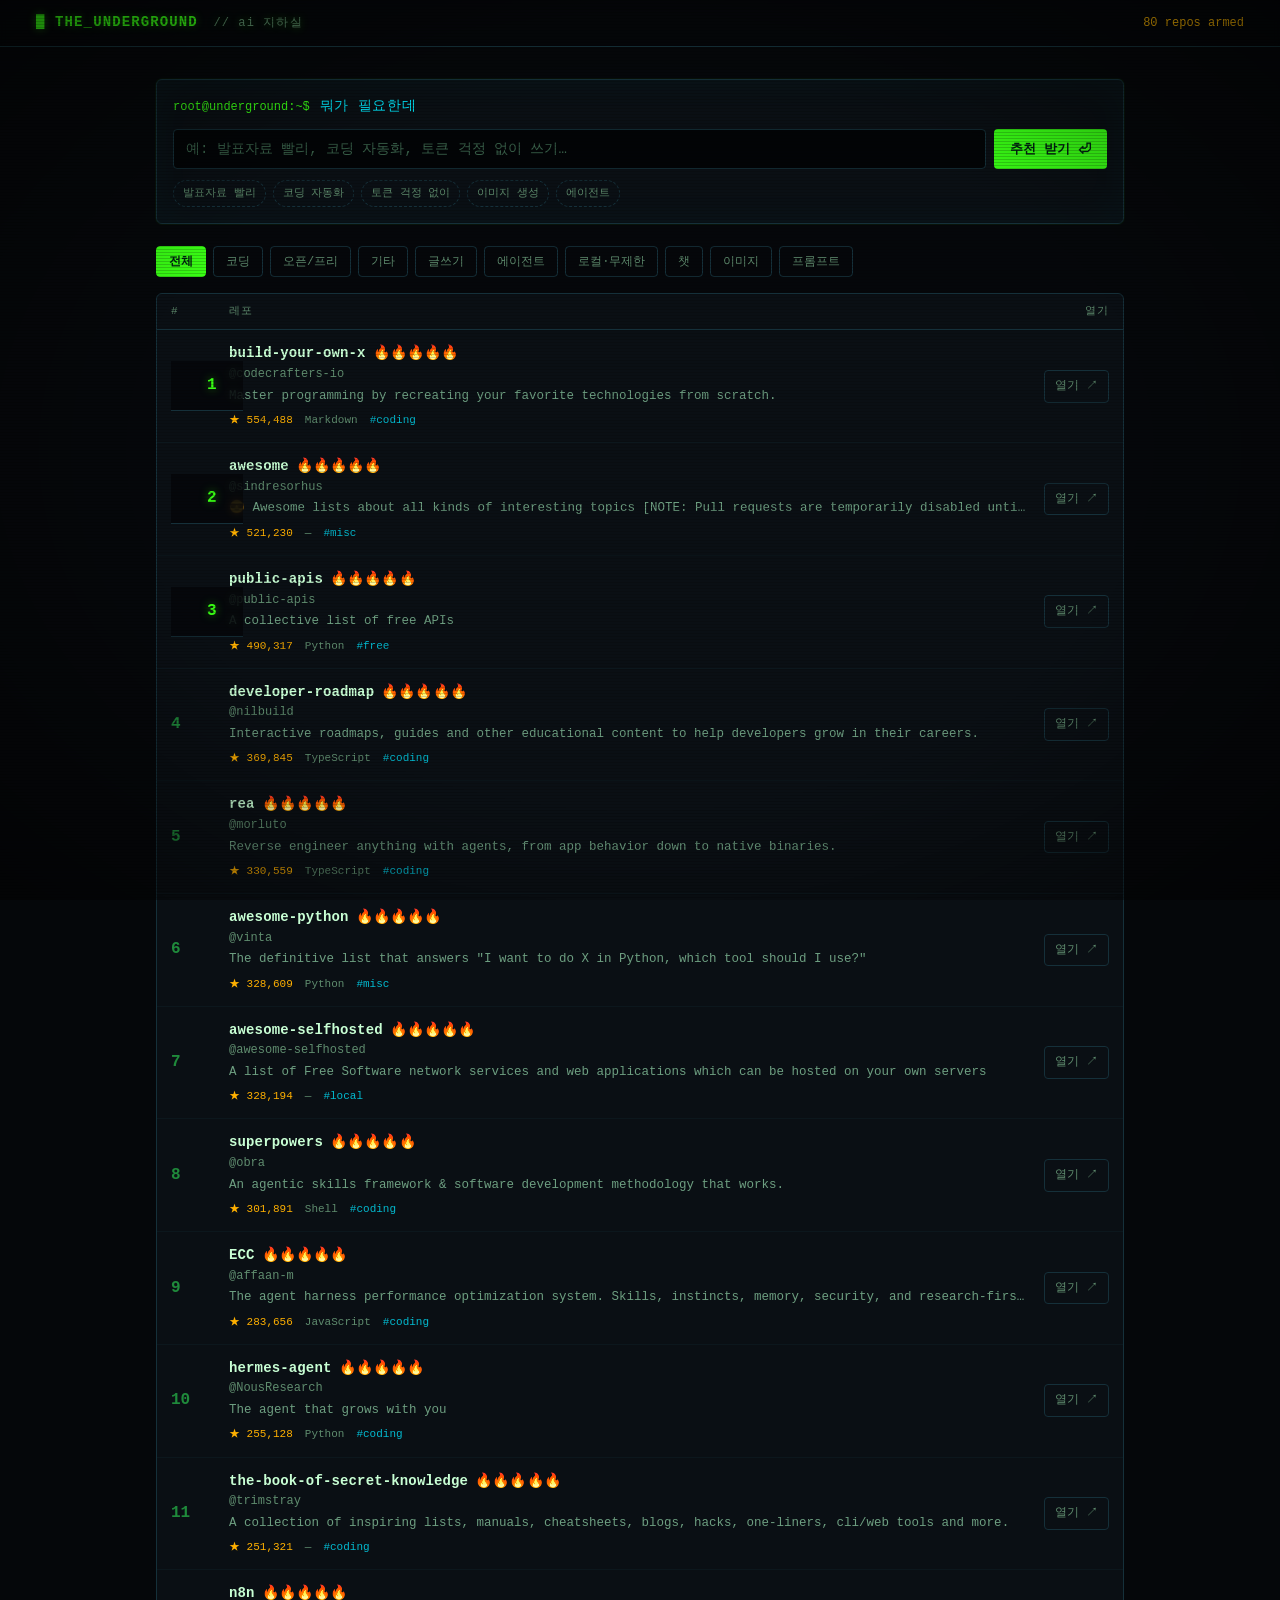
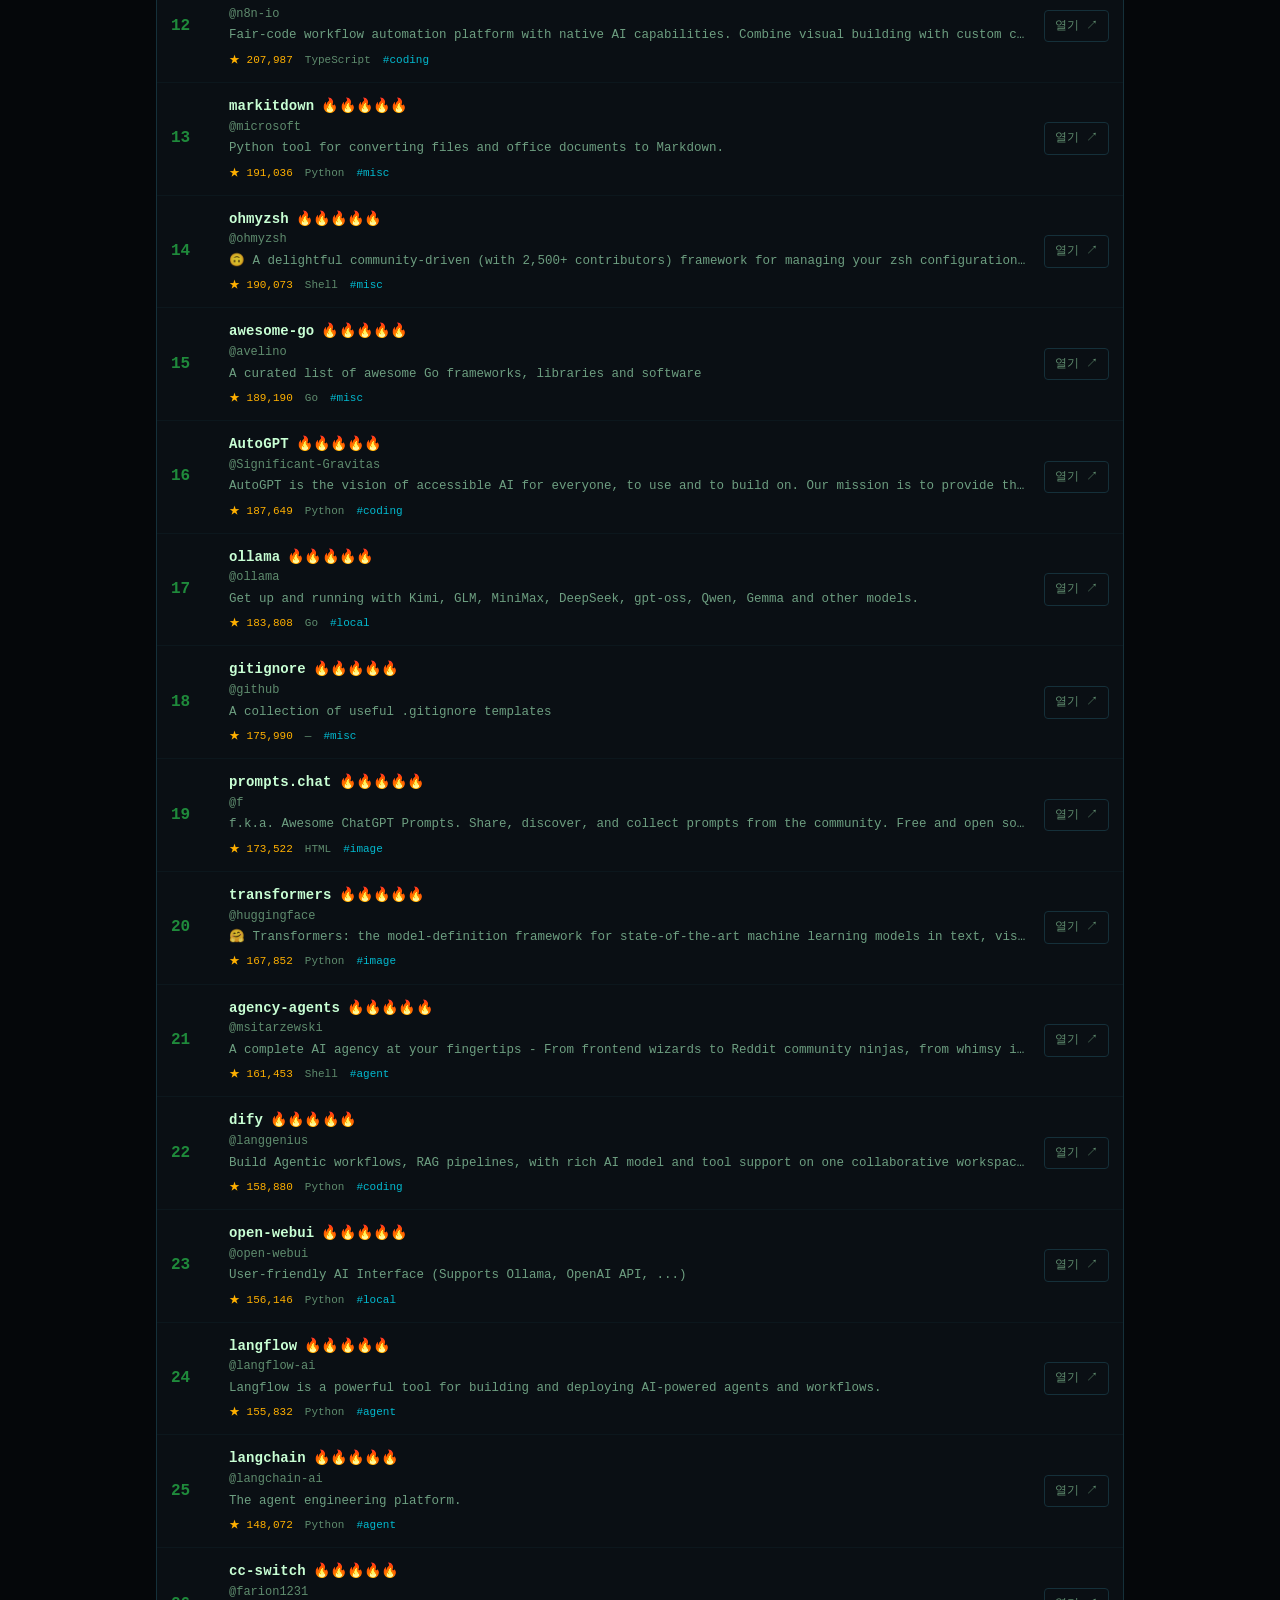
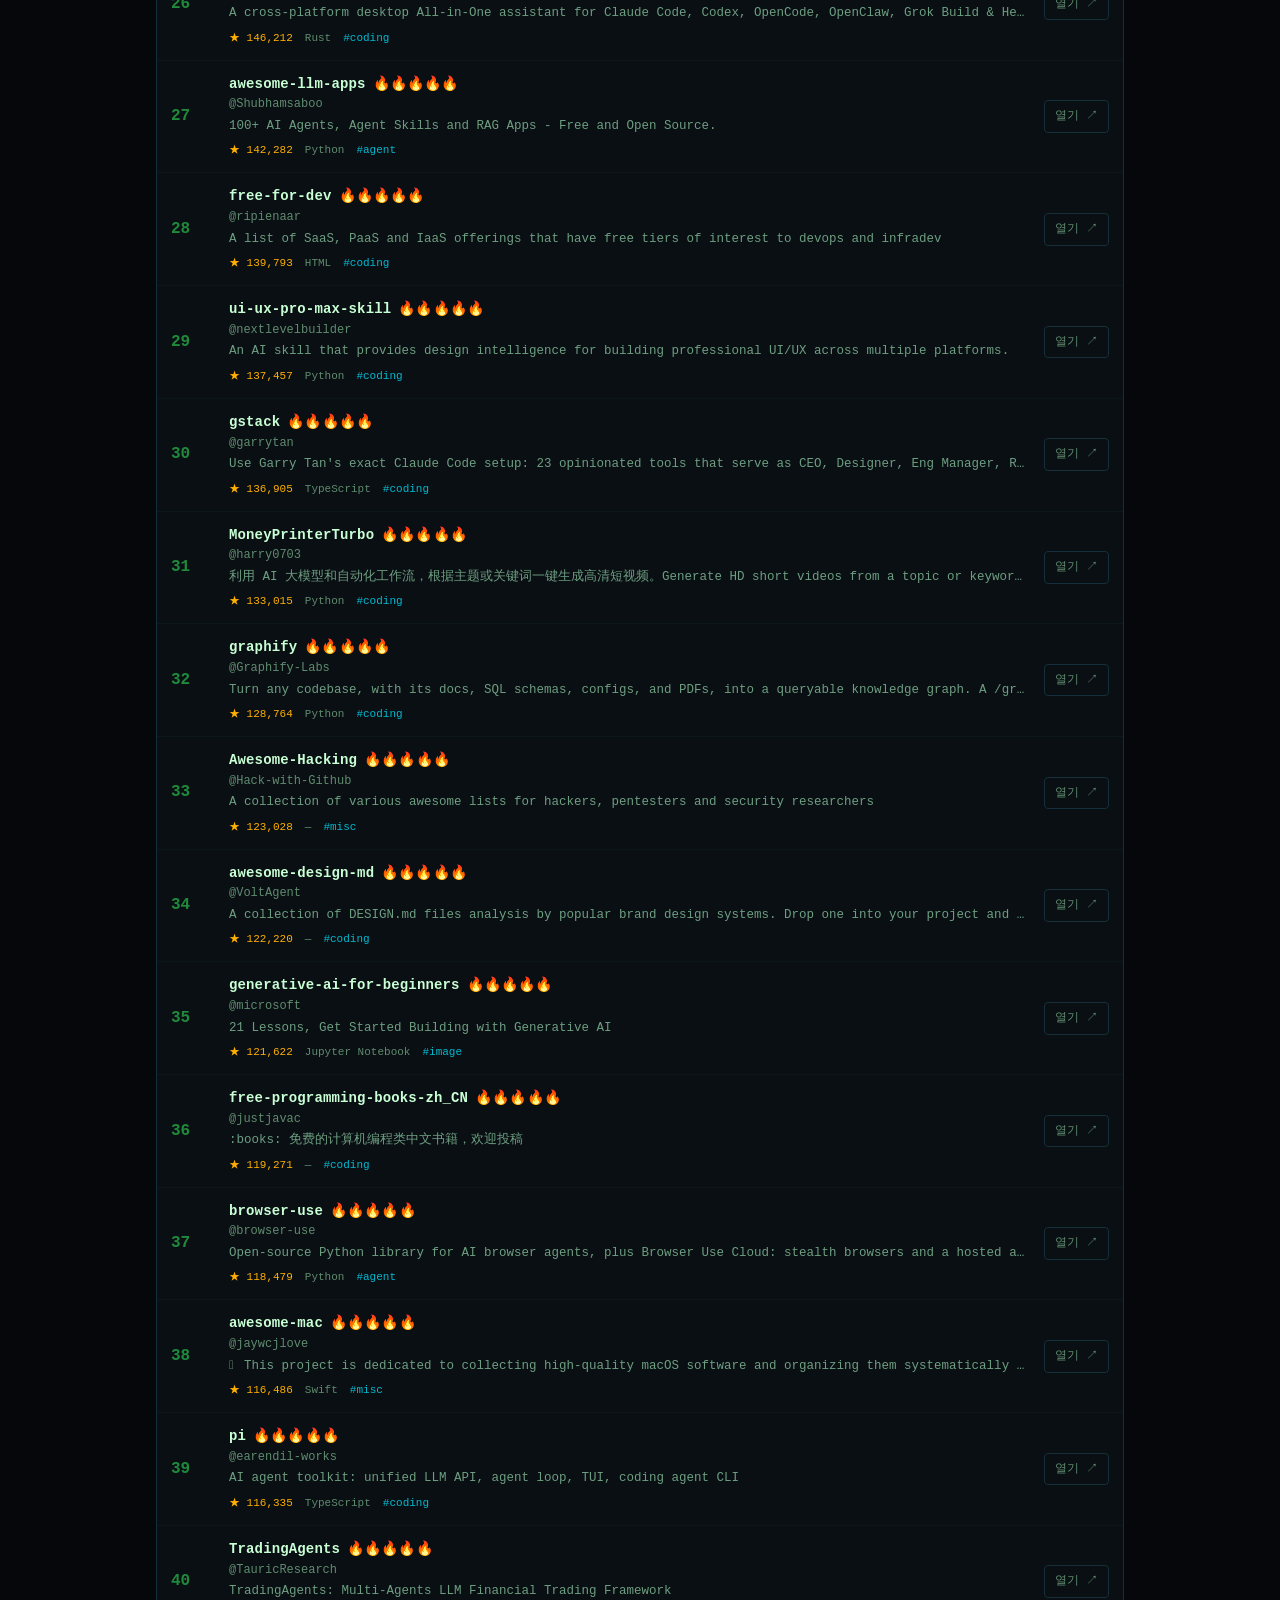
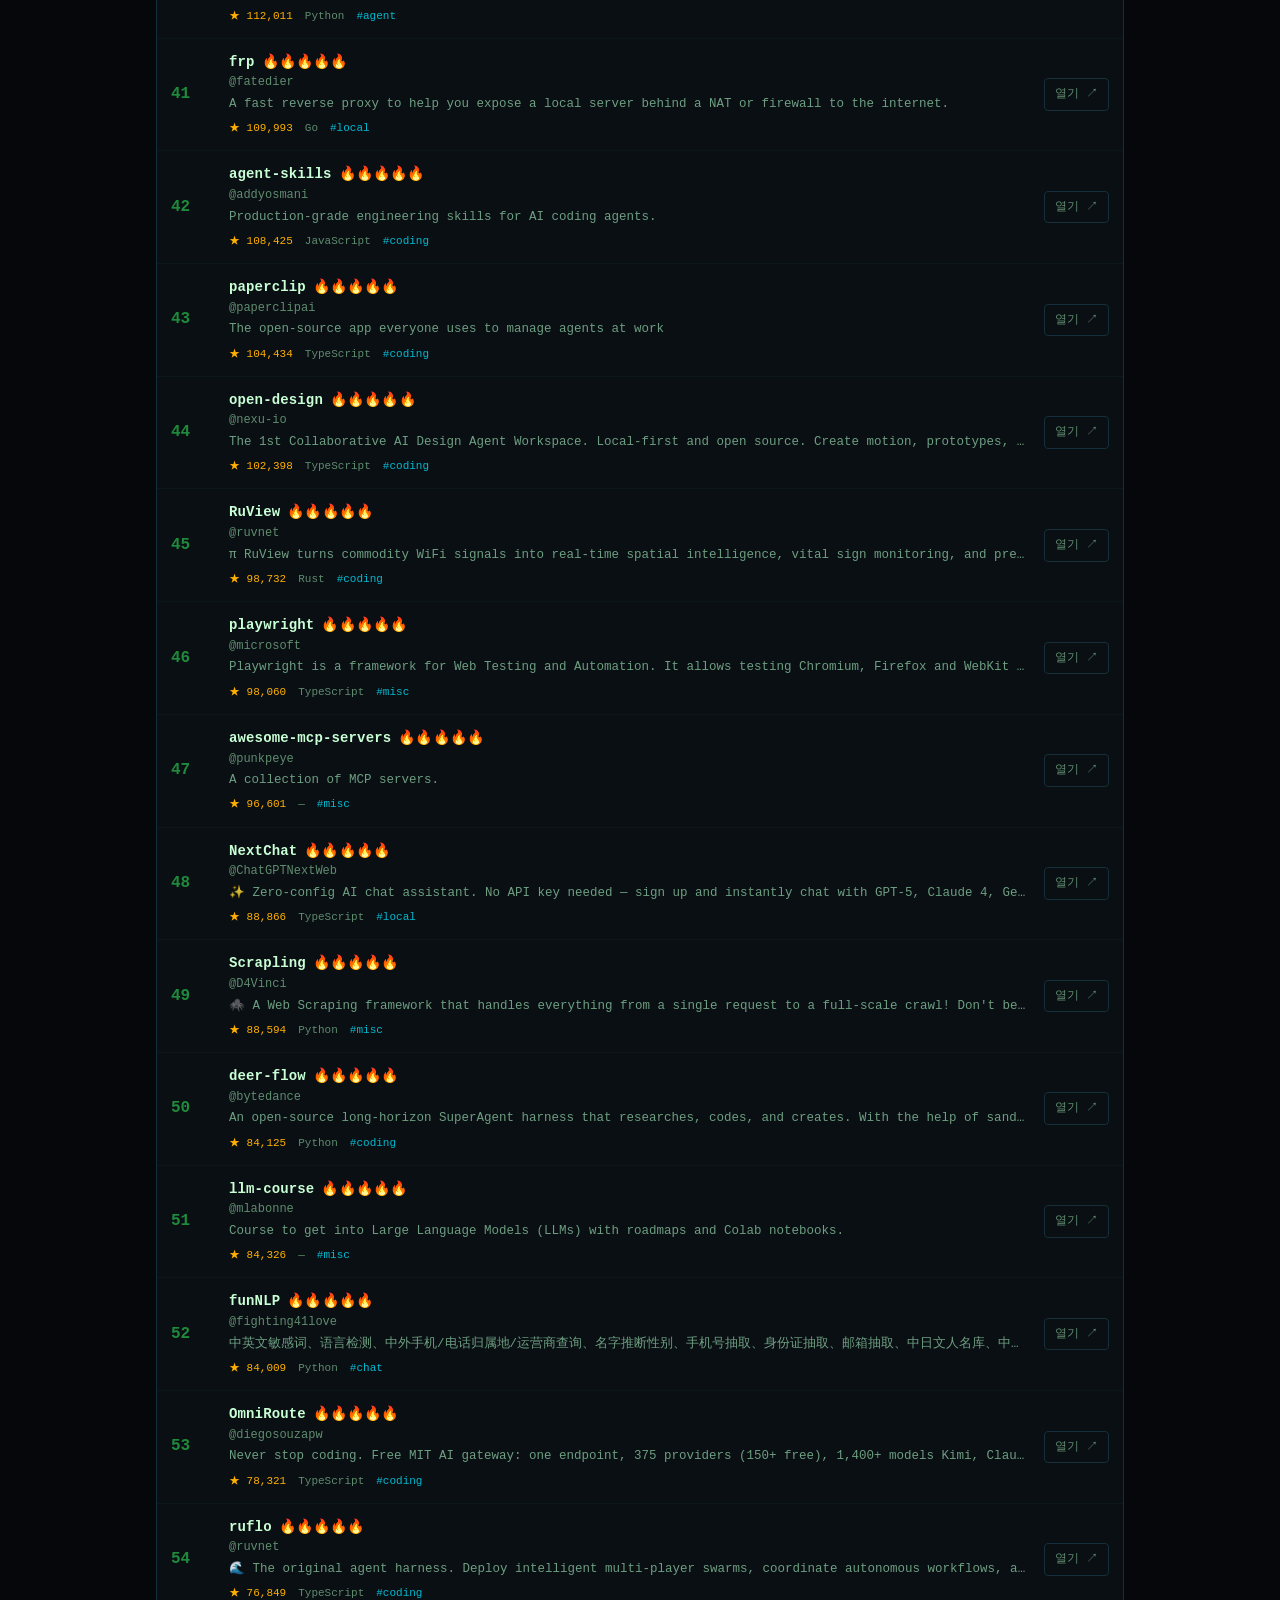
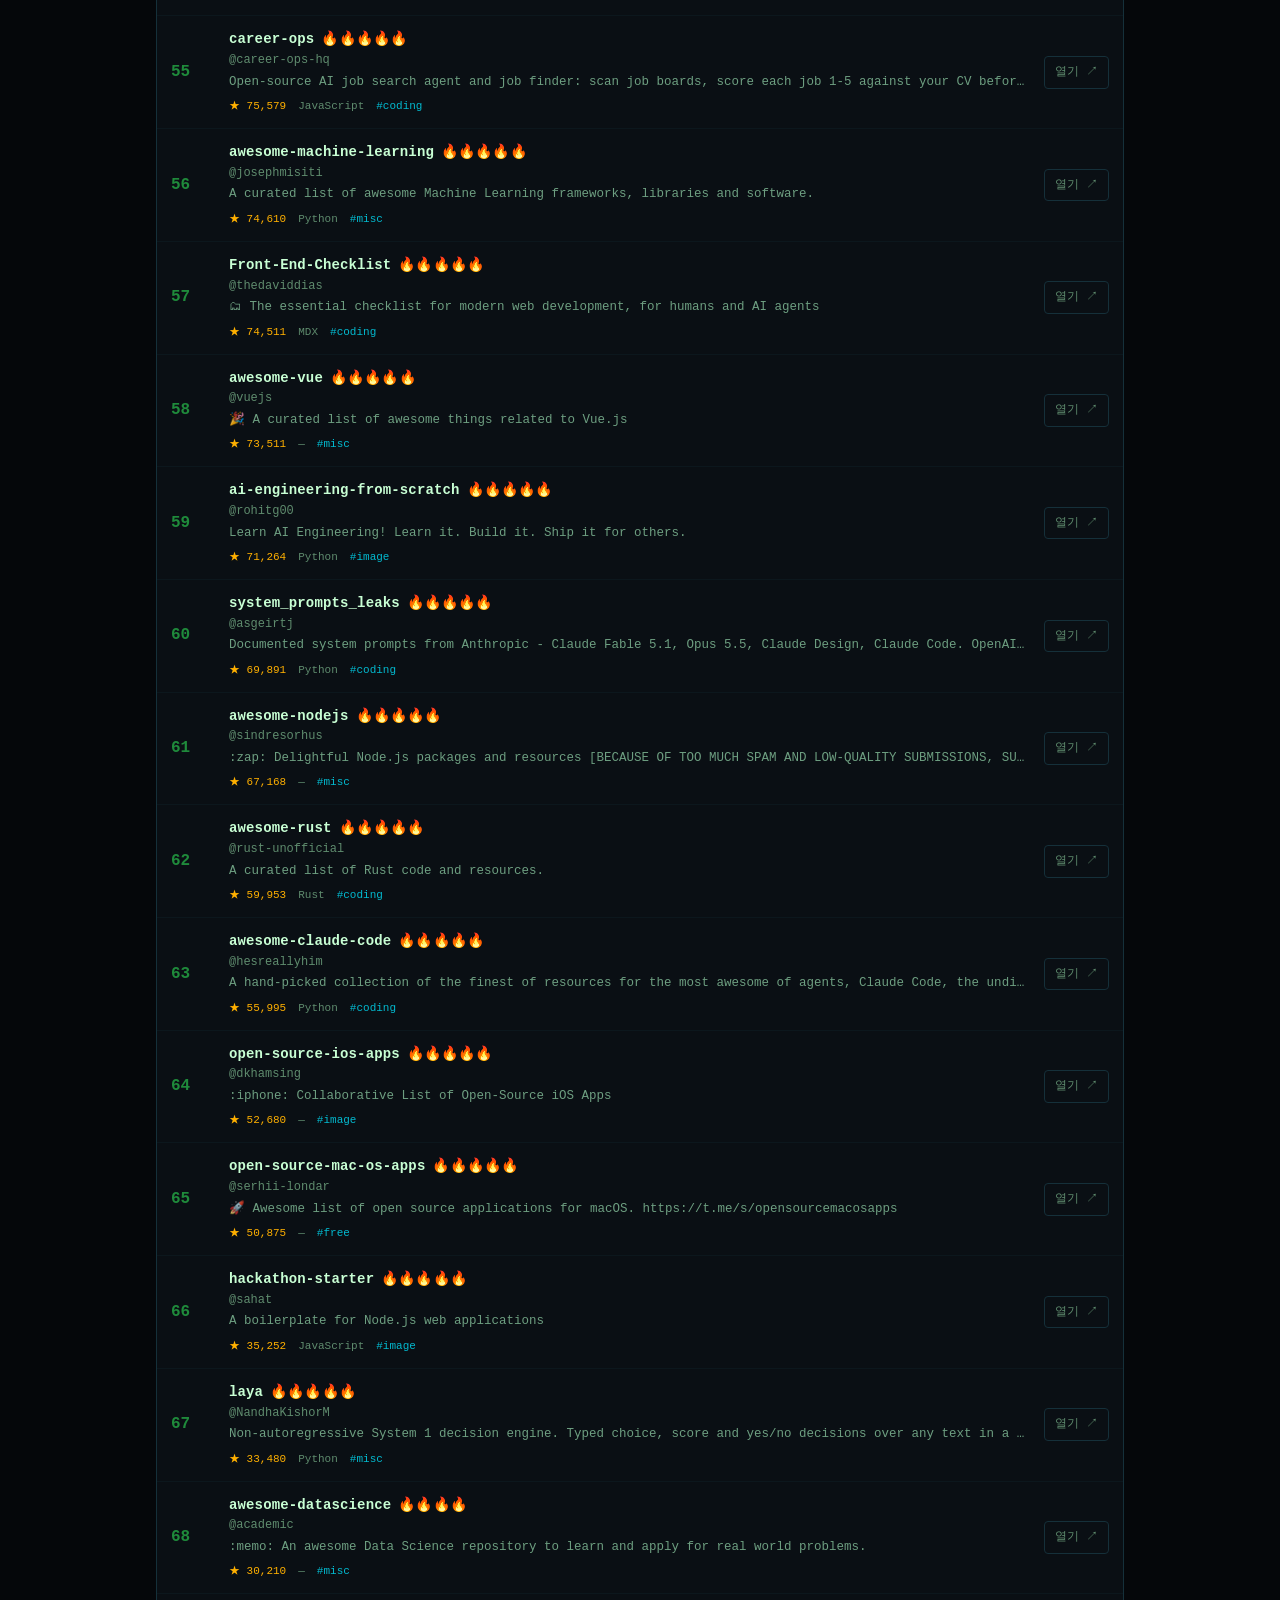
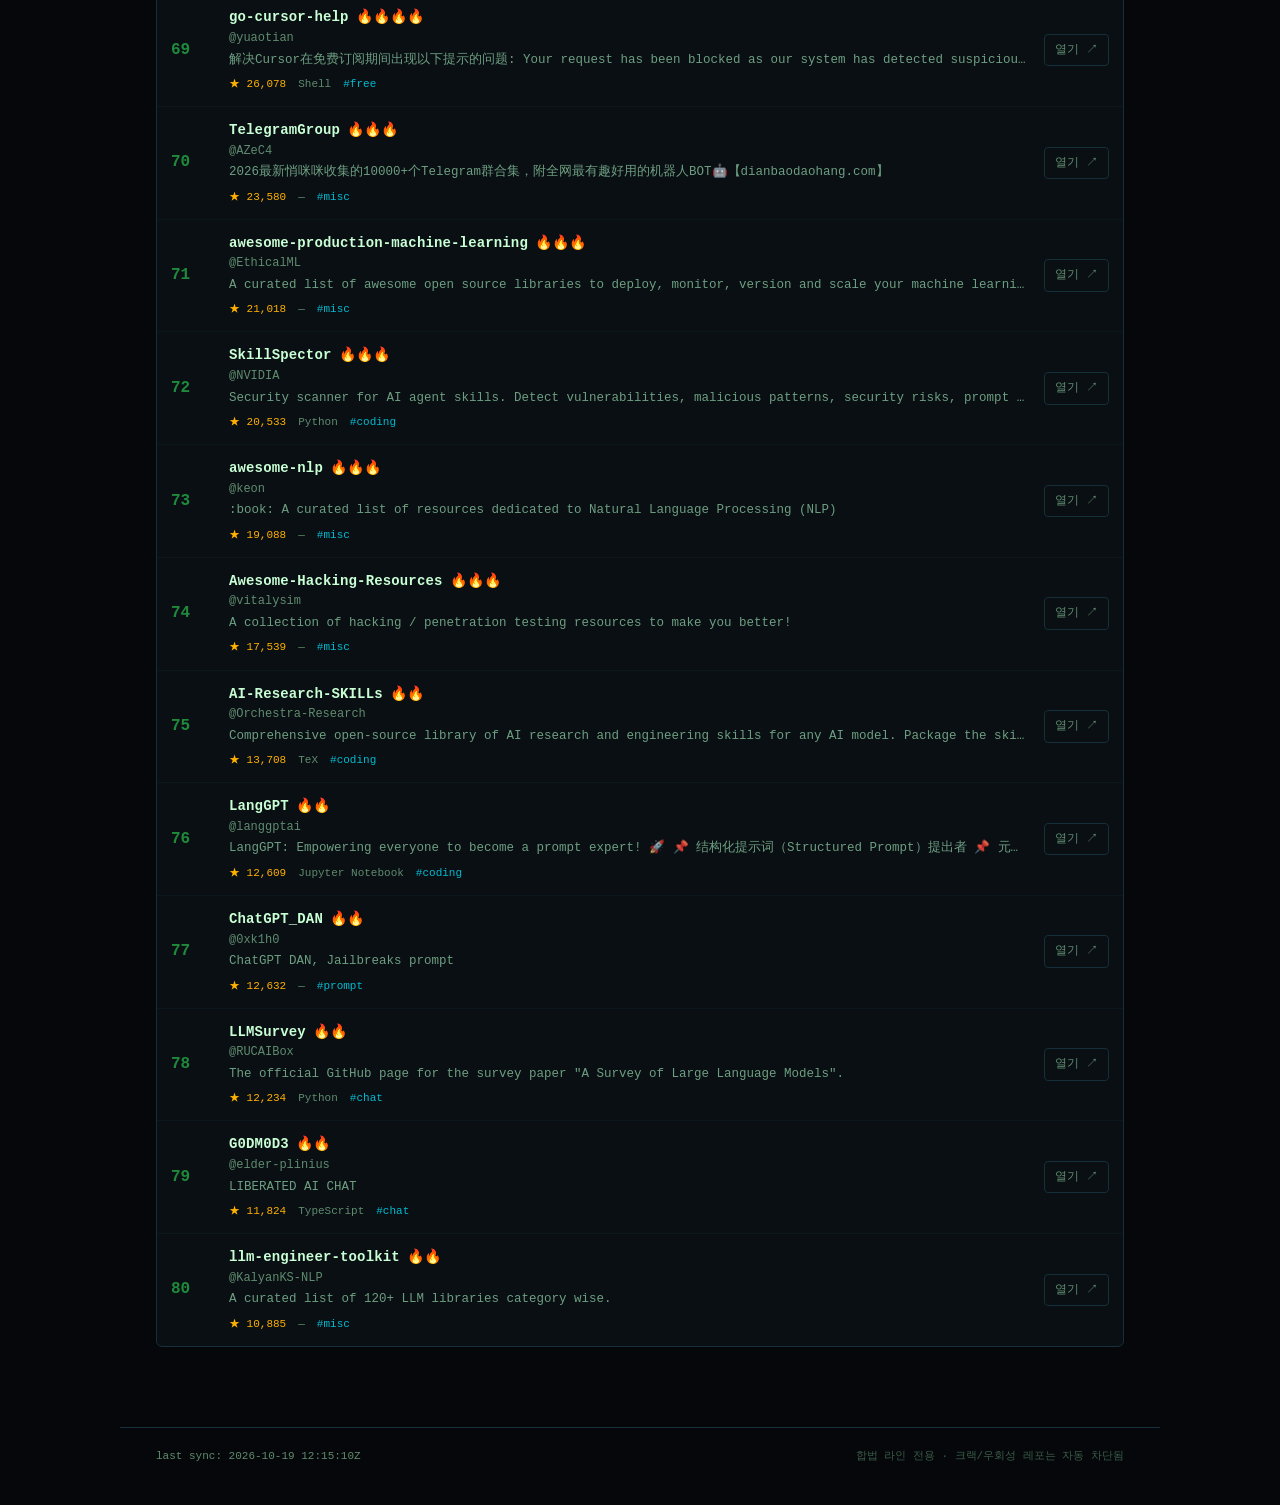
==== underground/index.html @ bb1fdbbe "쇼케이스+지하실 웹 추가, GitHub Pages 발행 워크플로 구성" ====
<!doctype html>
<html lang="ko">
<head>
<meta charset="utf-8">
<meta name="viewport" content="width=device-width, initial-scale=1">
<title>THE UNDERGROUND // ai 지하실</title>
<meta name="description" content="GitHub에서 지금 떡상 중인 AI 도구·프롬프트. 지하실 랭킹.">
<link rel="stylesheet" href="styles.css">
</head>
<body>

<!-- 부팅 오버레이 -->
<div class="boot" id="boot">
  <pre class="boot-log" id="bootLog"></pre>
</div>

<!-- 스캔라인 / 노이즈 -->
<div class="crt" aria-hidden="true"></div>

<header class="top">
  <div class="logo">
    <span class="blink">█</span> THE_UNDERGROUND
    <span class="sub">// ai 지하실</span>
  </div>
  <div class="status" id="status">booting…</div>
</header>

<main class="shell">

  <!-- 추천 콘솔 -->
  <section class="oracle">
    <div class="oracle-head">
      <span class="prompt-sign">root@underground:~$</span>
      <span class="oracle-title">뭐가 필요한데</span>
    </div>
    <div class="oracle-row">
      <input id="ask" type="text" autocomplete="off" spellcheck="false"
             placeholder="예: 발표자료 빨리, 코딩 자동화, 토큰 걱정 없이 쓰기…">
      <button id="askBtn">추천 받기 ⏎</button>
    </div>
    <div class="chips" id="chips"></div>
    <div class="oracle-out" id="oracleOut" hidden></div>
  </section>

  <!-- 떡상 티커 -->
  <section class="surge" id="surgeWrap">
    <div class="surge-label">▲ 오늘의 떡상</div>
    <div class="surge-track" id="surge"></div>
  </section>

  <!-- 필터 -->
  <nav class="filters" id="filters"></nav>

  <!-- 랭킹 -->
  <section class="rank">
    <div class="rank-head">
      <span>#</span><span>레포</span><span class="hcol">열기</span>
    </div>
    <div id="list"><div class="loading">// 랭킹 복호화 중…</div></div>
  </section>

</main>

<footer class="foot">
  <span id="genAt"></span>
  <span class="disc">합법 라인 전용 · 크랙/우회성 레포는 자동 차단됨</span>
</footer>

<script src="app.js"></script>
</body>
</html>
---- underground/styles.css ----
:root{
  --bg:#05070a;
  --panel:#0a0f14;
  --panel2:#0d141b;
  --line:#15303a;
  --green:#39ff14;
  --green-dim:#1f8a3b;
  --cyan:#00e5ff;
  --amber:#ffb000;
  --red:#ff3b3b;
  --ink:#c8ffd4;
  --sub:#5f8c6e;
  --mono:"SFMono-Regular",Consolas,"Liberation Mono",Menlo,"D2Coding","Courier New",monospace;
}

*{box-sizing:border-box}
html,body{margin:0}
body{
  background:var(--bg);
  color:var(--ink);
  font-family:var(--mono);
  font-size:14px; line-height:1.55;
  -webkit-font-smoothing:antialiased;
  min-height:100vh;
  overflow-x:hidden;
}
a{color:inherit;text-decoration:none}
::selection{background:var(--green);color:#000}

/* CRT 스캔라인 + 비네트 */
.crt{position:fixed;inset:0;pointer-events:none;z-index:30;
  background:
    repeating-linear-gradient(0deg,rgba(0,0,0,0) 0 2px,rgba(0,0,0,.18) 2px 3px),
    radial-gradient(ellipse at center,rgba(0,0,0,0) 55%,rgba(0,0,0,.55) 100%);
  mix-blend-mode:multiply;}
.crt::after{content:"";position:absolute;inset:0;
  background:linear-gradient(180deg,rgba(57,255,20,.04),transparent 30%);
  animation:flick 7s infinite steps(60);}
@keyframes flick{0%,97%{opacity:1}98%{opacity:.82}100%{opacity:1}}

/* 부팅 오버레이 */
.boot{position:fixed;inset:0;z-index:50;background:#000;
  display:flex;align-items:flex-start;padding:8vh 6vw;transition:opacity .5s;}
.boot.done{opacity:0;pointer-events:none}
.boot-log{color:var(--green);font-size:13px;white-space:pre-wrap;text-shadow:0 0 6px rgba(57,255,20,.5);margin:0}

/* 헤더 */
.top{position:sticky;top:0;z-index:20;display:flex;justify-content:space-between;align-items:center;
  padding:12px clamp(14px,4vw,36px);border-bottom:1px solid var(--line);
  background:rgba(5,7,10,.85);backdrop-filter:blur(4px);}
.logo{font-weight:700;letter-spacing:.08em;color:var(--green);text-shadow:0 0 8px rgba(57,255,20,.4)}
.logo .sub{color:var(--sub);font-weight:400;margin-left:6px;font-size:12px}
.blink{animation:blink 1s steps(1) infinite}
@keyframes blink{50%{opacity:0}}
.status{color:var(--amber);font-size:12px}

.shell{max-width:1040px;margin:0 auto;padding:clamp(16px,3vw,32px) clamp(14px,4vw,36px) 80px}

/* 추천 콘솔 */
.oracle{border:1px solid var(--line);background:var(--panel);border-radius:6px;padding:16px;margin-bottom:22px;
  box-shadow:0 0 0 1px rgba(57,255,20,.05),0 0 40px rgba(0,229,255,.04) inset;}
.oracle-head{display:flex;gap:10px;align-items:baseline;margin-bottom:12px;flex-wrap:wrap}
.prompt-sign{color:var(--green);font-size:12px}
.oracle-title{color:var(--cyan);letter-spacing:.04em}
.oracle-row{display:flex;gap:8px;flex-wrap:wrap}
#ask{flex:1;min-width:220px;background:#020406;border:1px solid var(--line);color:var(--ink);
  font-family:var(--mono);font-size:14px;padding:11px 12px;border-radius:4px;outline:none;}
#ask:focus{border-color:var(--green);box-shadow:0 0 0 1px var(--green),0 0 14px rgba(57,255,20,.25)}
#ask::placeholder{color:#39604a}
#askBtn{background:var(--green);color:#021;border:0;font-family:var(--mono);font-weight:700;
  padding:0 16px;border-radius:4px;cursor:pointer;white-space:nowrap;transition:filter .2s}
#askBtn:hover{filter:brightness(1.15) drop-shadow(0 0 8px var(--green))}
.chips{display:flex;gap:7px;flex-wrap:wrap;margin-top:11px}
.chip{font-size:11px;color:var(--sub);border:1px dashed var(--line);padding:4px 9px;border-radius:999px;cursor:pointer;transition:.2s}
.chip:hover{color:var(--green);border-color:var(--green)}
.oracle-out{margin-top:14px;border-top:1px dashed var(--line);padding-top:13px;font-size:13.5px;animation:type .3s}
@keyframes type{from{opacity:0}to{opacity:1}}
.oracle-out .verdict{color:var(--cyan);margin-bottom:10px}
.oracle-out .pick{display:block;border-left:2px solid var(--green);padding:7px 0 7px 12px;margin:8px 0}
.oracle-out .pick b{color:var(--green)}
.oracle-out .pick .why{color:var(--sub);font-size:12px}

/* 떡상 티커 */
.surge{border:1px solid var(--line);background:var(--panel2);border-radius:6px;padding:10px 12px;margin-bottom:22px;overflow:hidden}
.surge-label{color:var(--amber);font-size:12px;margin-bottom:7px}
.surge-track{display:flex;gap:10px;overflow-x:auto;scrollbar-width:none}
.surge-track::-webkit-scrollbar{display:none}
.surge-item{flex:none;border:1px solid var(--line);border-radius:4px;padding:7px 11px;font-size:12px;white-space:nowrap;background:#06100a}
.surge-item .up{color:var(--green)}
.surge-item .nm{color:var(--ink)}

/* 필터 */
.filters{display:flex;gap:7px;flex-wrap:wrap;margin-bottom:16px}
.fbtn{font-size:12px;color:var(--sub);background:transparent;border:1px solid var(--line);
  padding:6px 12px;border-radius:4px;cursor:pointer;font-family:var(--mono);transition:.2s}
.fbtn:hover{color:var(--ink);border-color:var(--green-dim)}
.fbtn.on{color:#021;background:var(--green);border-color:var(--green);font-weight:700}

/* 랭킹 */
.rank{border:1px solid var(--line);border-radius:6px;overflow:hidden;background:var(--panel)}
.rank-head{display:grid;grid-template-columns:48px 1fr 70px;gap:10px;padding:9px 14px;
  border-bottom:1px solid var(--line);color:var(--sub);font-size:11px;letter-spacing:.1em;text-transform:uppercase}
.rank-head .hcol{text-align:right}
.row{display:grid;grid-template-columns:48px 1fr 70px;gap:10px;padding:13px 14px;
  border-bottom:1px solid #0c171d;align-items:center;transition:background .15s;animation:rowin .4s both}
@keyframes rowin{from{opacity:0;transform:translateX(-6px)}to{opacity:1;transform:none}}
.row:hover{background:#07110c}
.row:last-child{border-bottom:0}
.rnum{color:var(--green-dim);font-size:16px;font-weight:700}
.rnum.top{color:var(--green);text-shadow:0 0 8px rgba(57,255,20,.5)}
.rmain{min-width:0}
.rname{color:var(--ink);font-weight:700;letter-spacing:.01em}
.rname .fire{margin-left:7px;filter:saturate(1.3)}
.rowner{color:var(--sub);font-size:12px}
.rdesc{color:#7fb894;font-size:12.5px;margin-top:3px;overflow:hidden;text-overflow:ellipsis;white-space:nowrap;opacity:.85}
.rmeta{display:flex;gap:12px;margin-top:6px;font-size:11px;color:var(--sub);flex-wrap:wrap}
.rmeta .star{color:var(--amber)}
.rmeta .d-up{color:var(--green)}
.rmeta .tag{color:var(--cyan);opacity:.8}
.ropen{text-align:right}
.ropen a{display:inline-block;border:1px solid var(--line);color:var(--sub);padding:6px 10px;border-radius:4px;font-size:12px;transition:.2s}
.ropen a:hover{color:var(--green);border-color:var(--green);box-shadow:0 0 10px rgba(57,255,20,.2)}

.loading{padding:40px;text-align:center;color:var(--green-dim)}
.err{padding:40px;text-align:center;color:var(--red)}

/* 푸터 */
.foot{display:flex;justify-content:space-between;flex-wrap:wrap;gap:8px;
  max-width:1040px;margin:0 auto;padding:20px clamp(14px,4vw,36px) 40px;
  color:var(--sub);font-size:11px;border-top:1px solid var(--line)}
.foot .disc{color:#3a5c48}

@media (max-width:560px){
  .rank-head,.row{grid-template-columns:36px 1fr 56px}
  .rdesc{white-space:normal}
}
@media (prefers-reduced-motion:reduce){*{animation:none!important}}
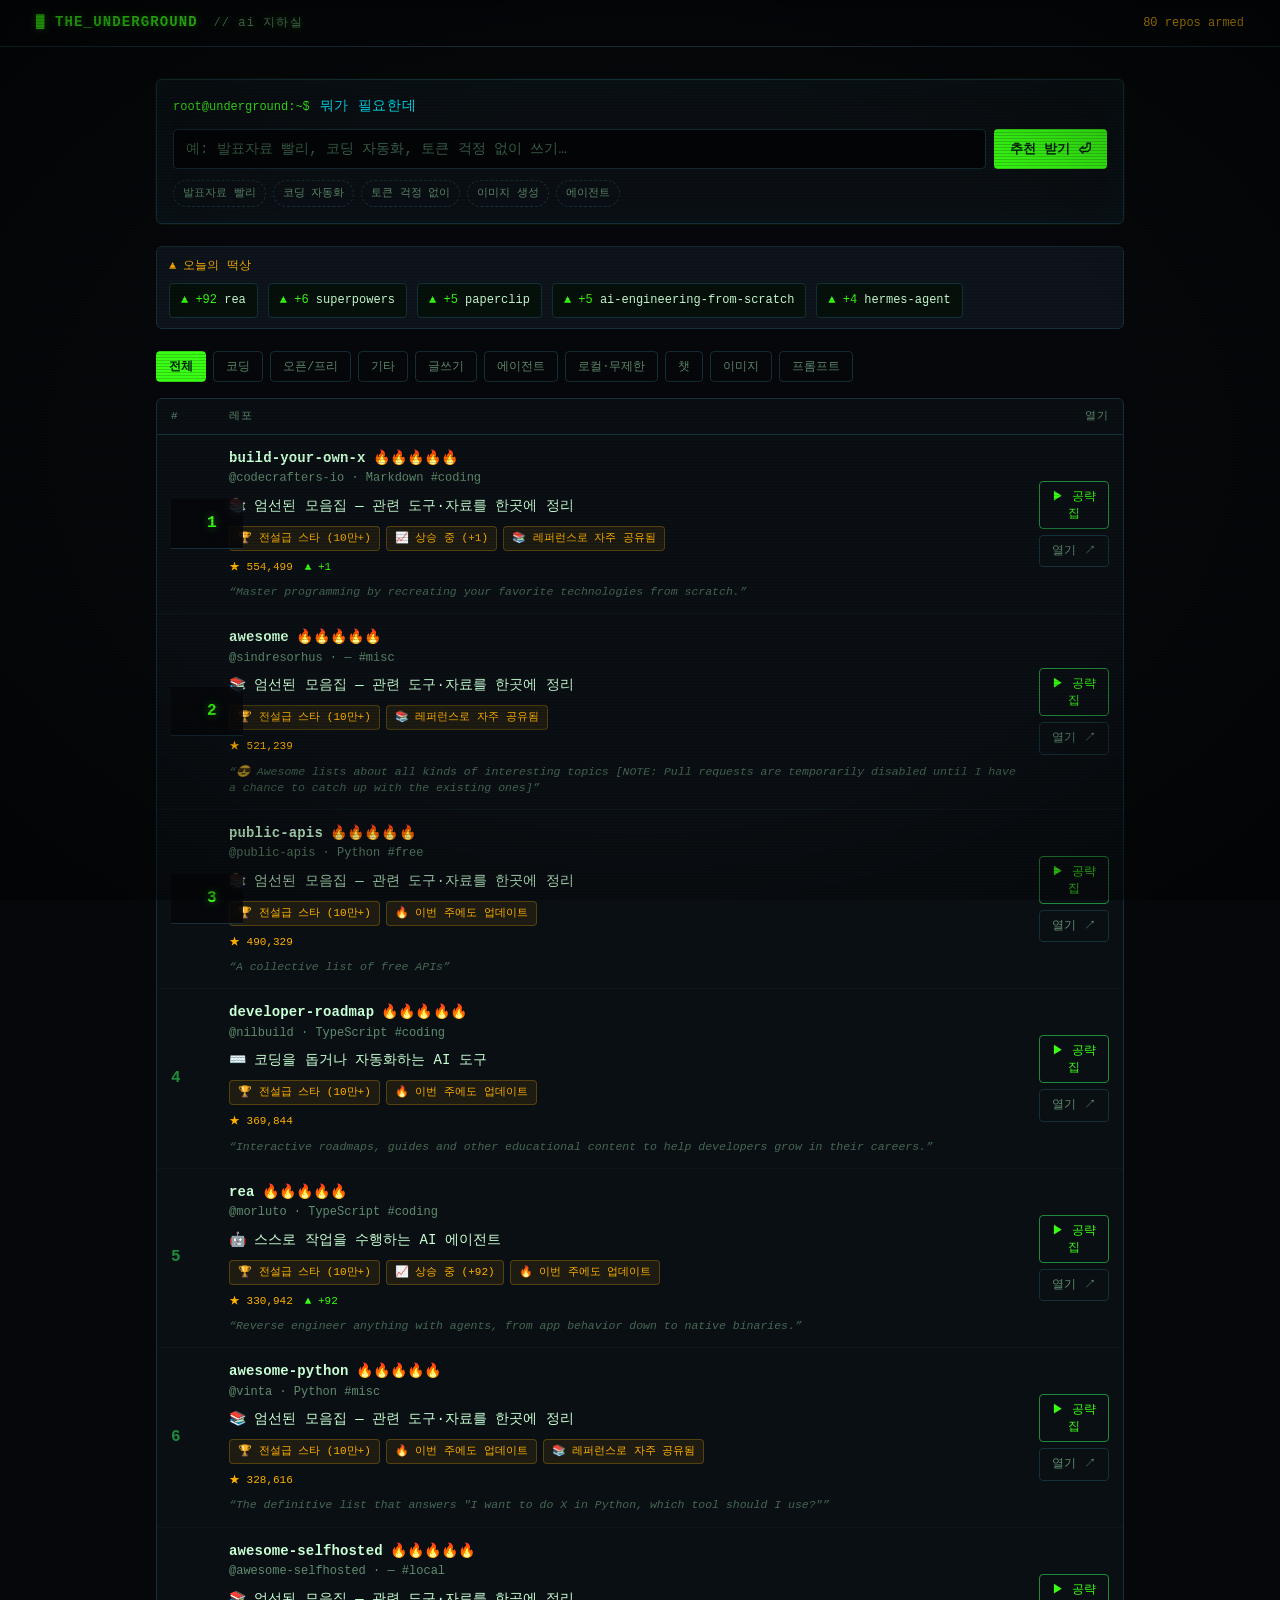
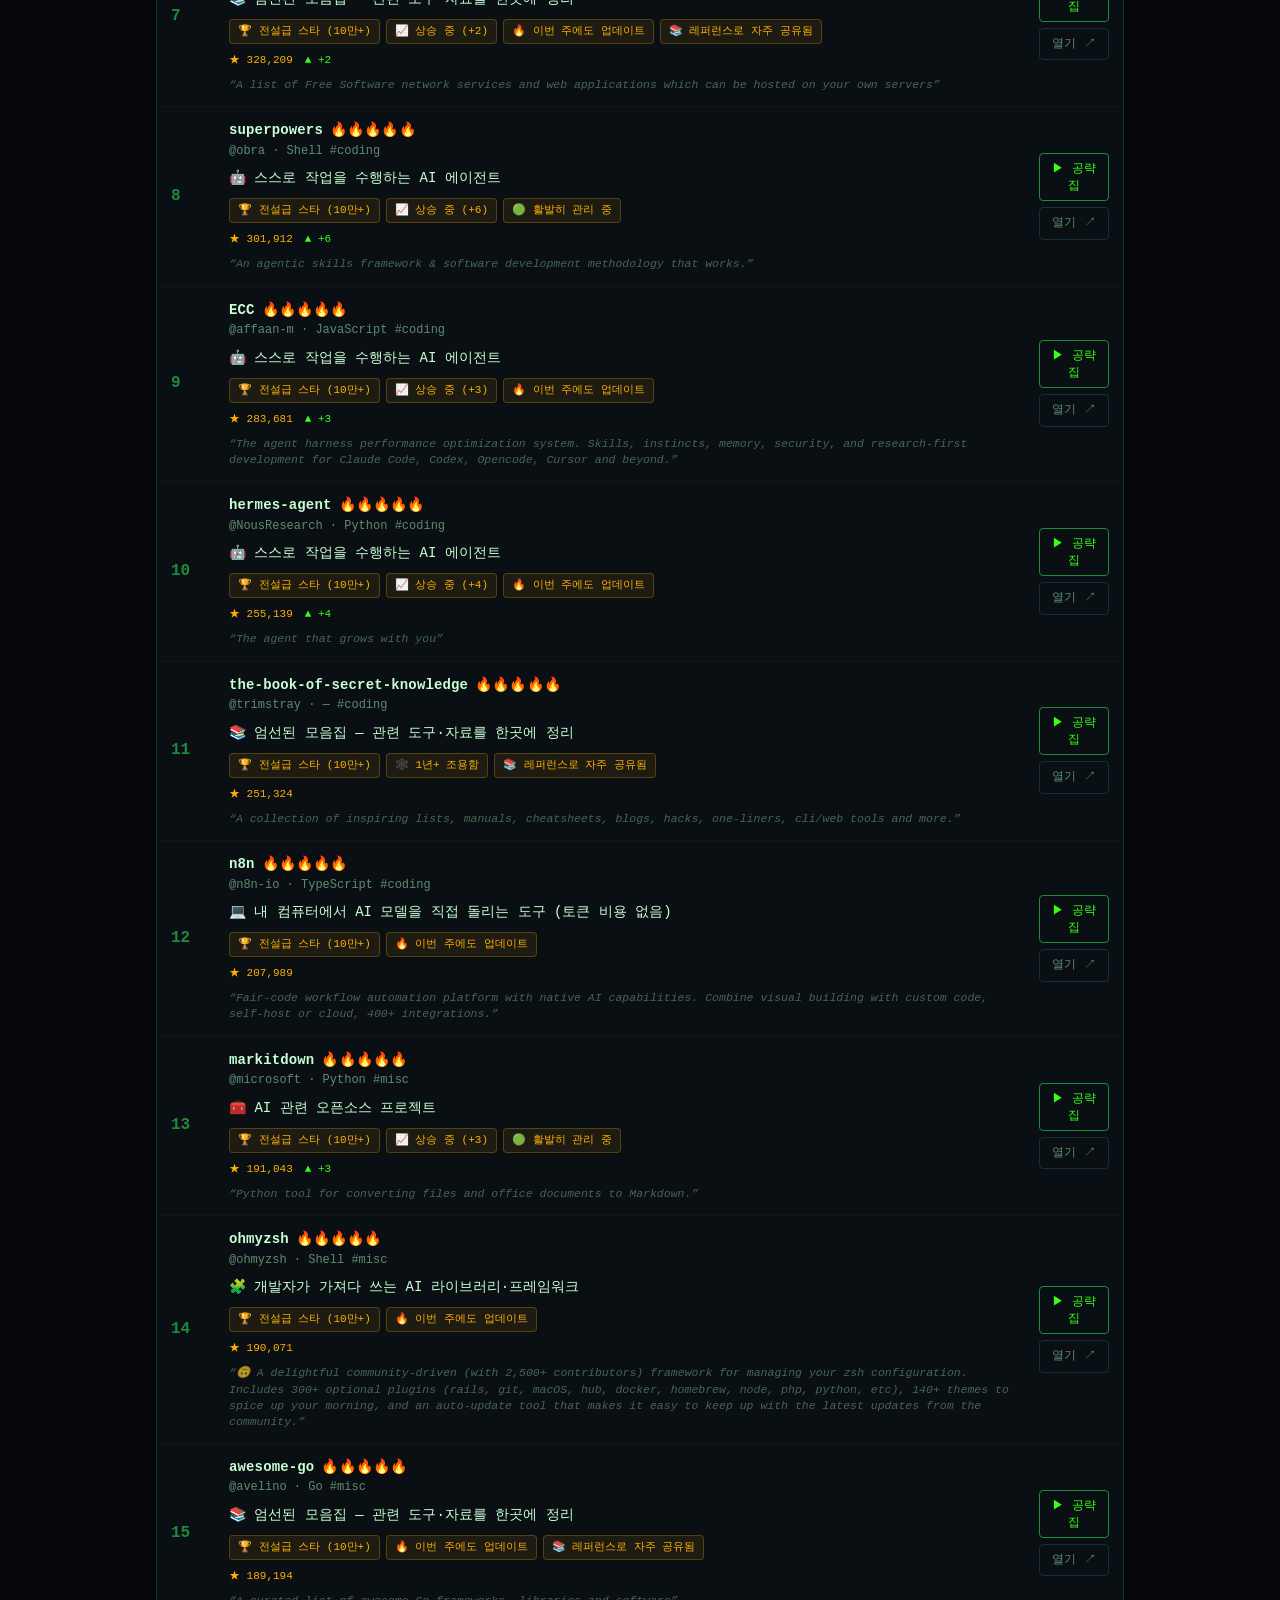
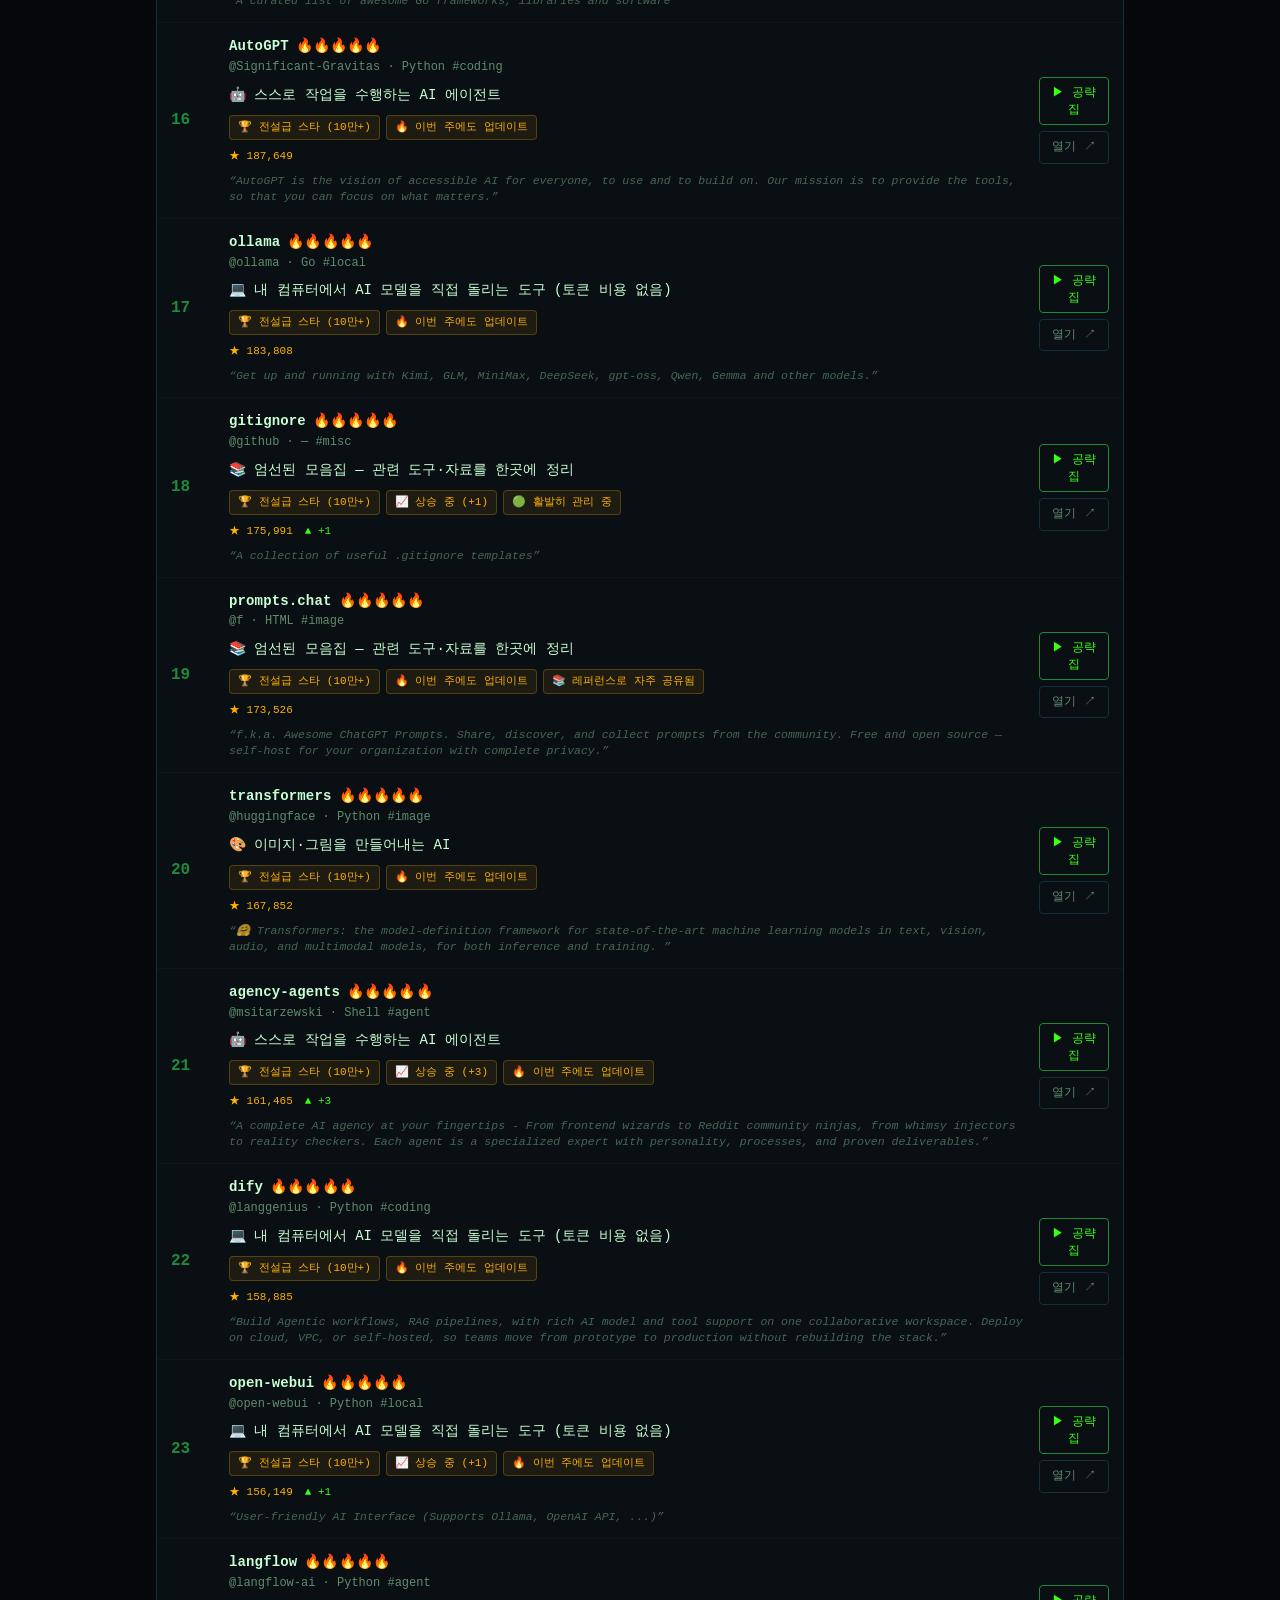
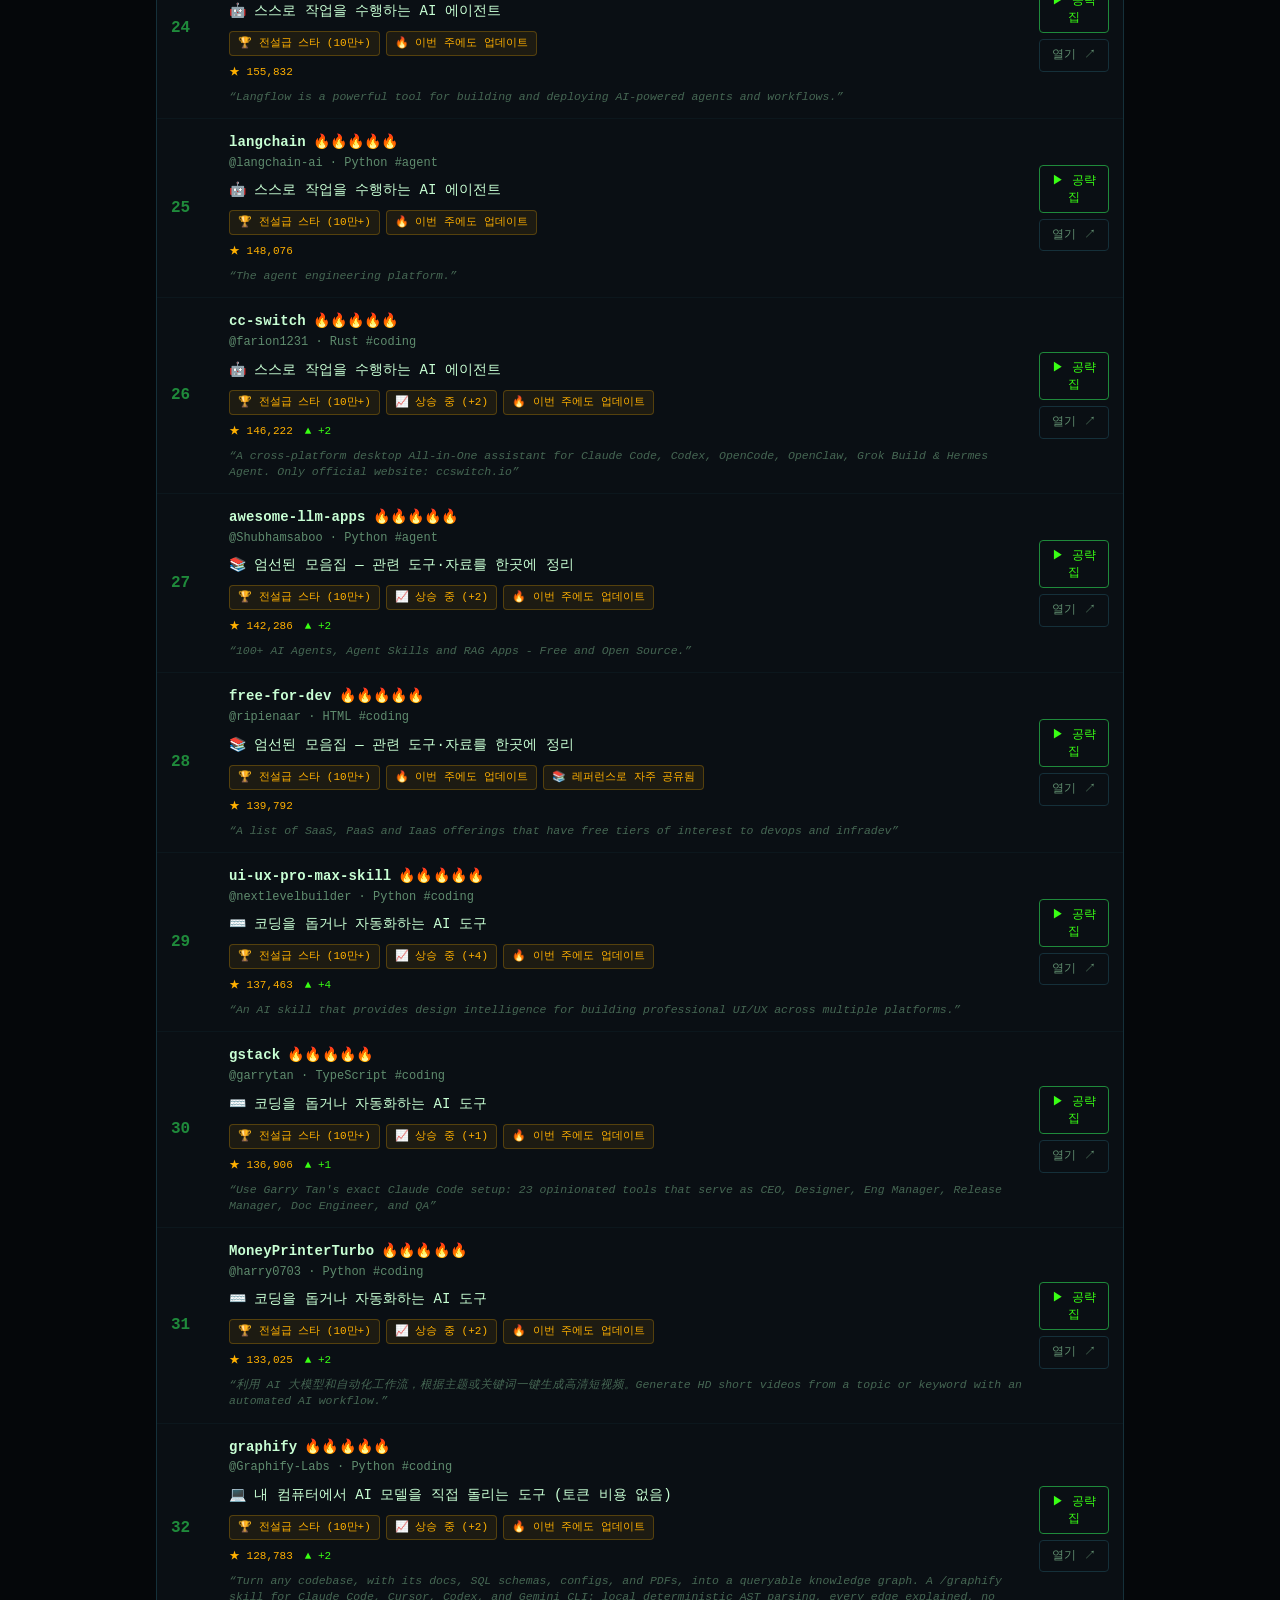
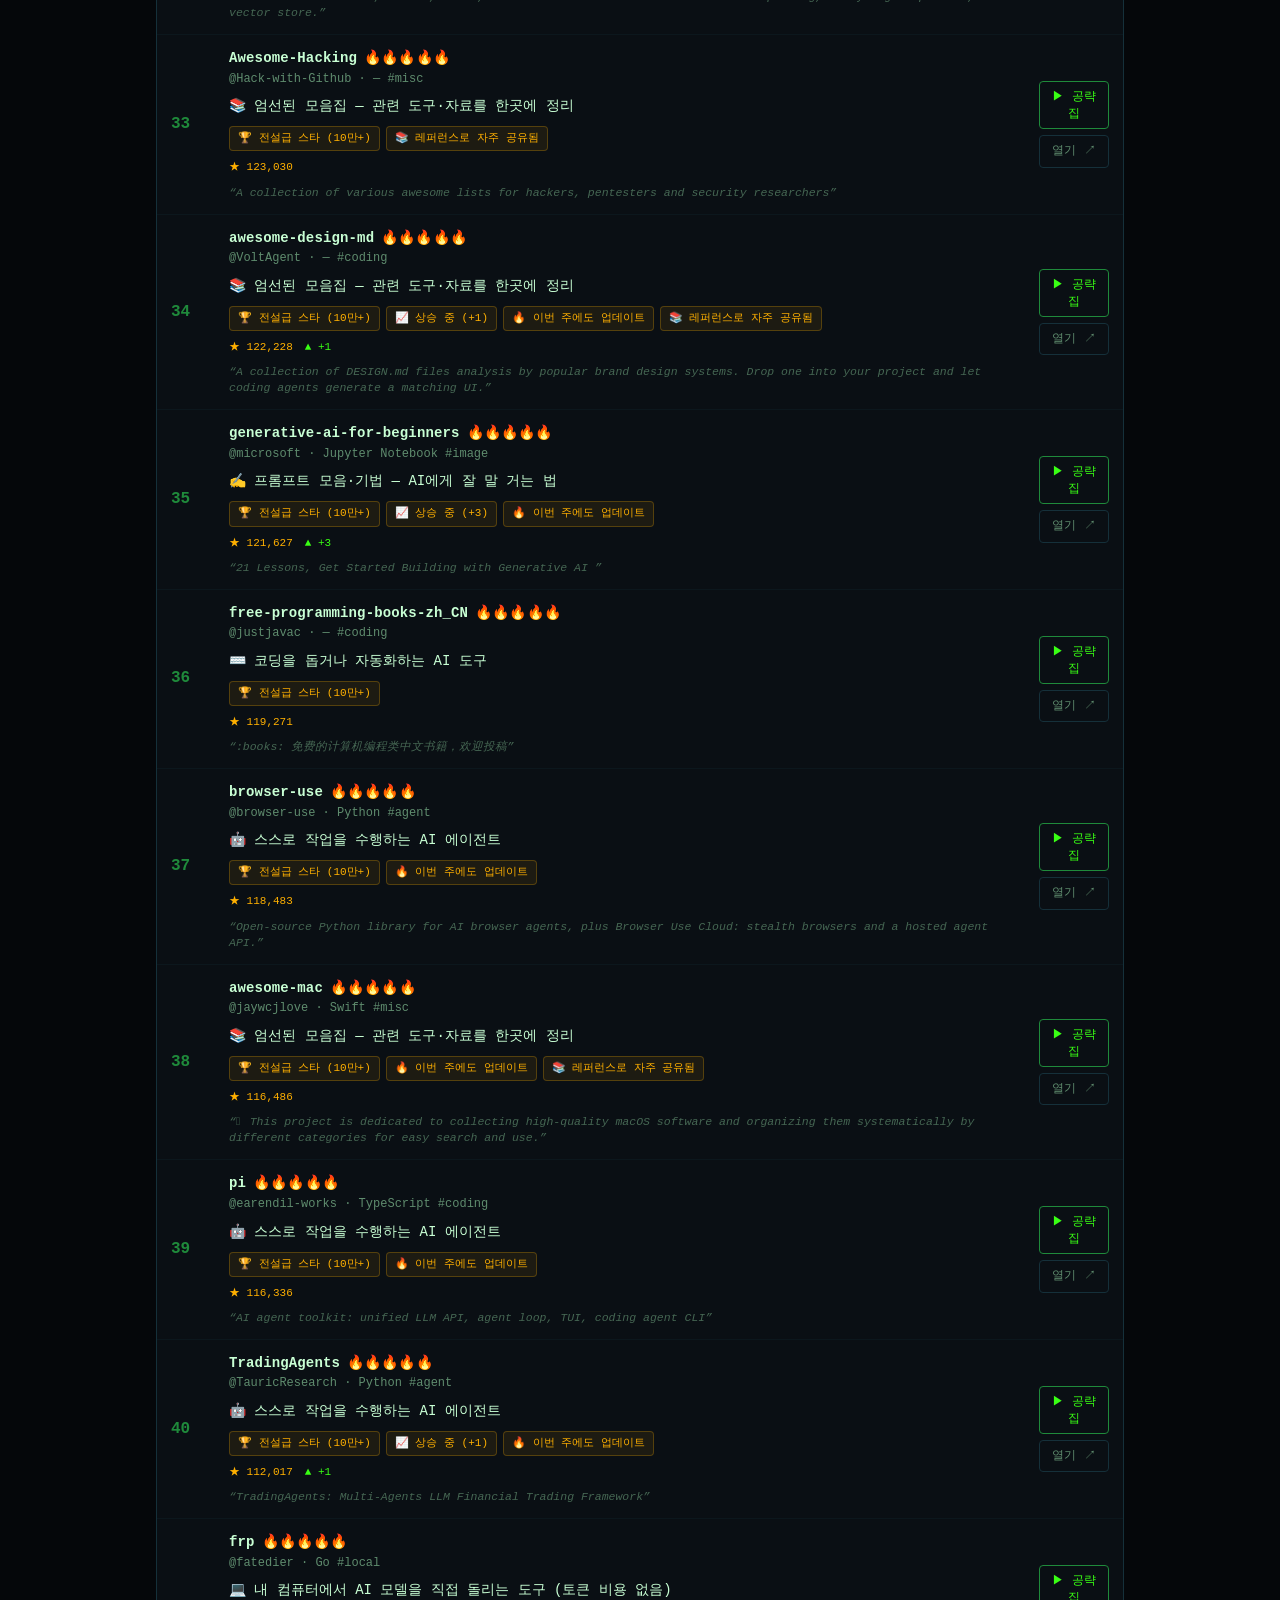
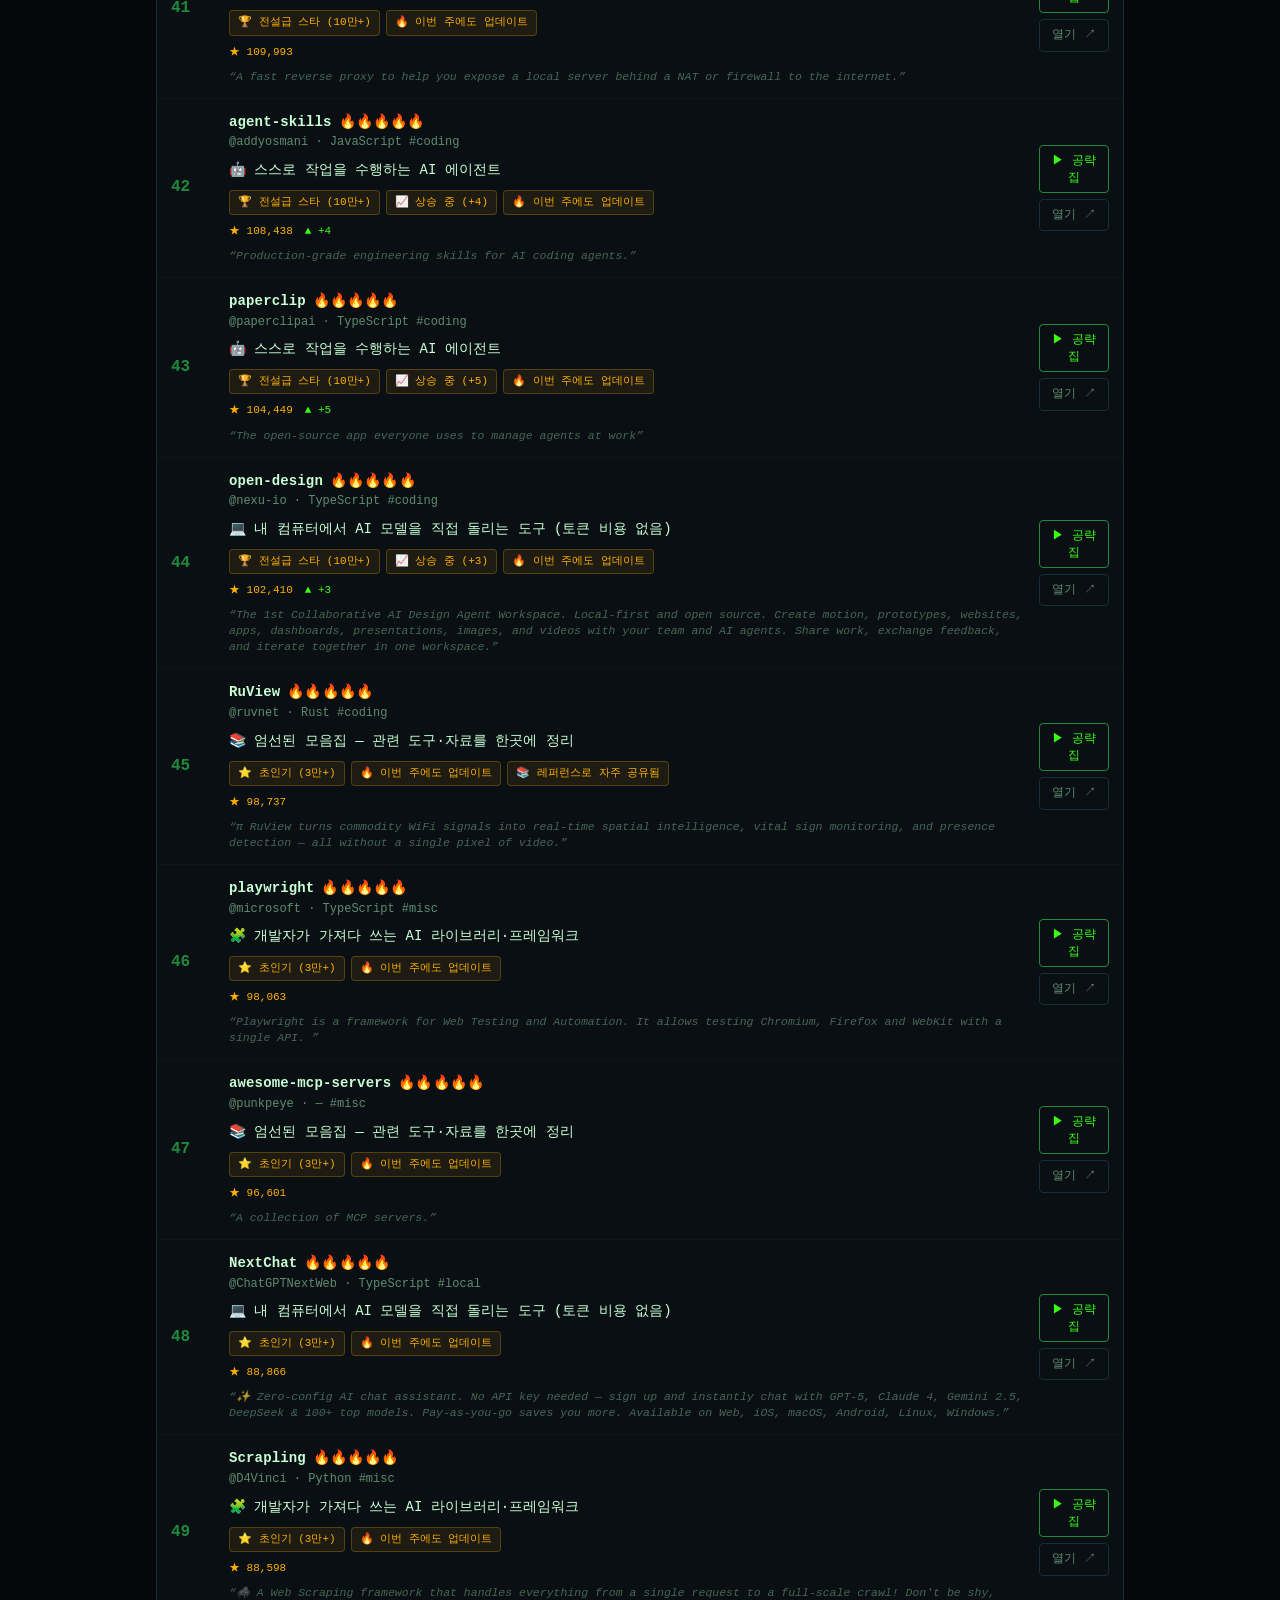
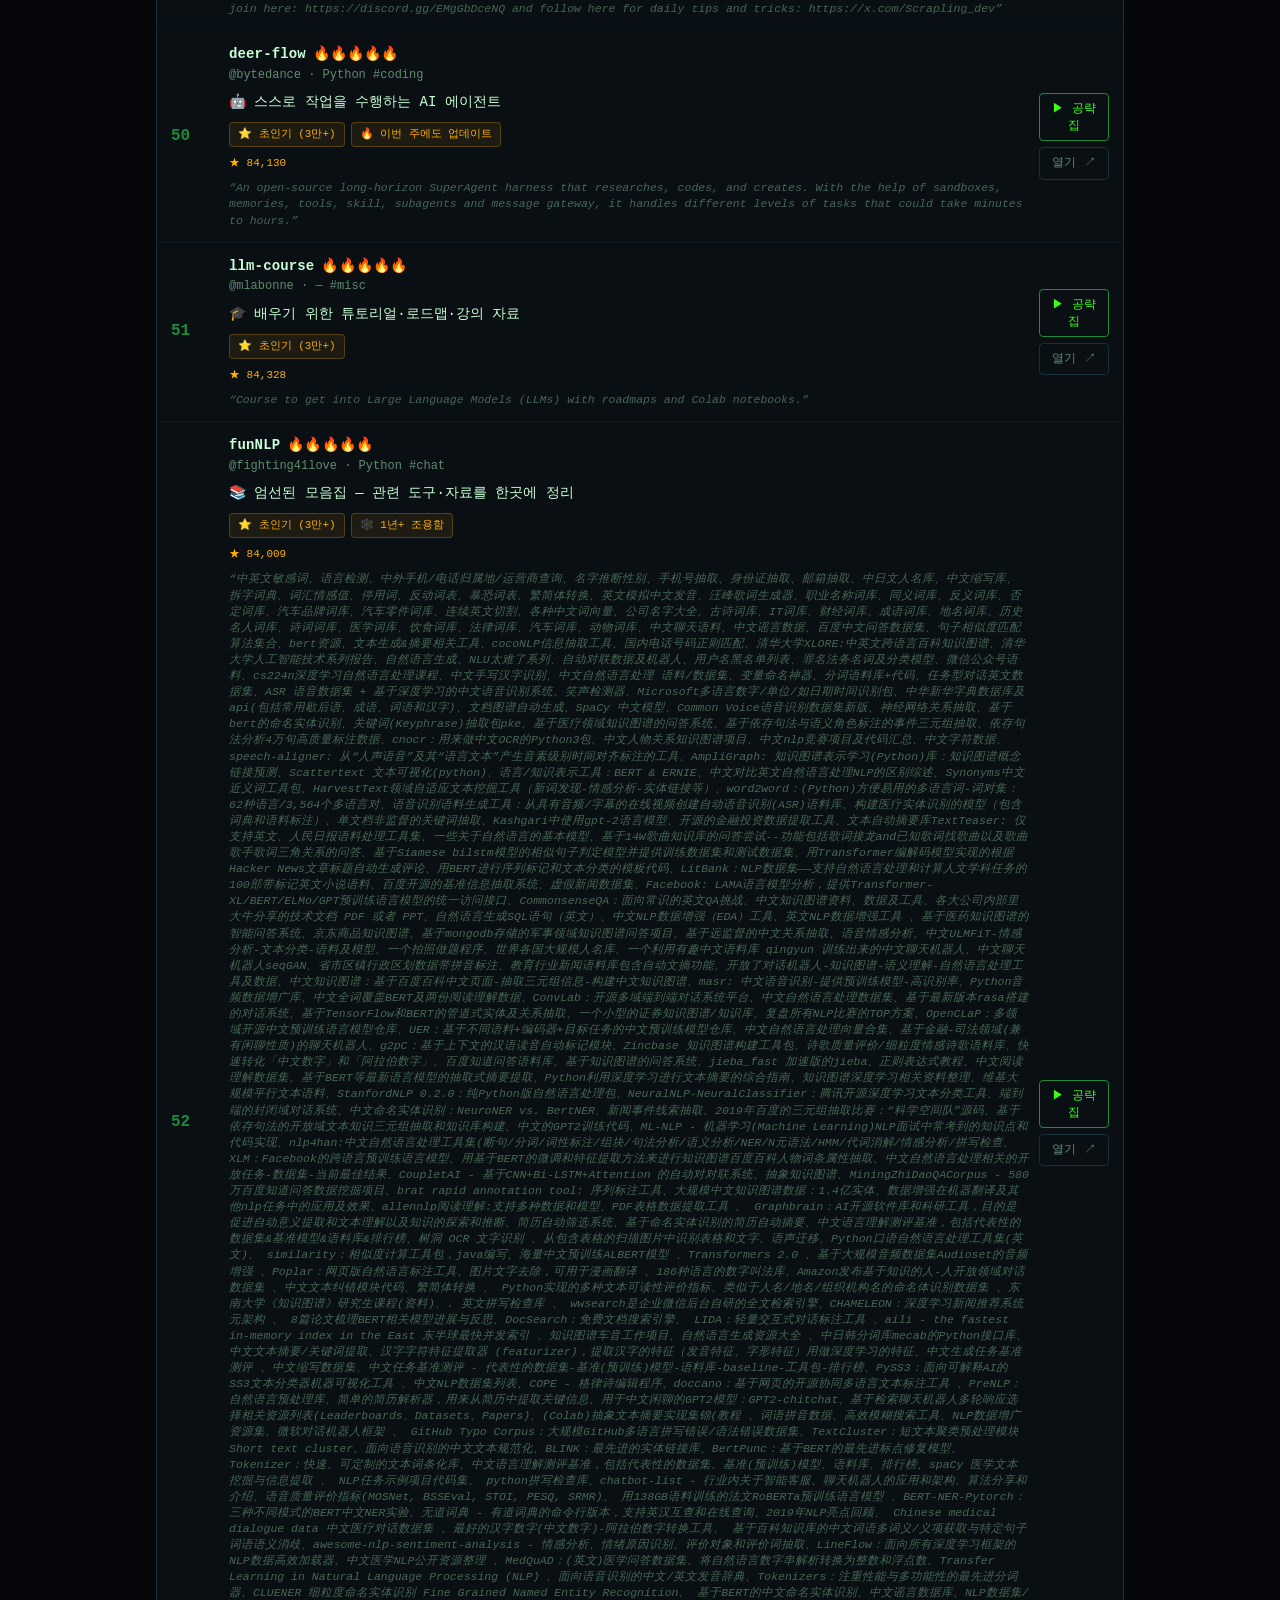
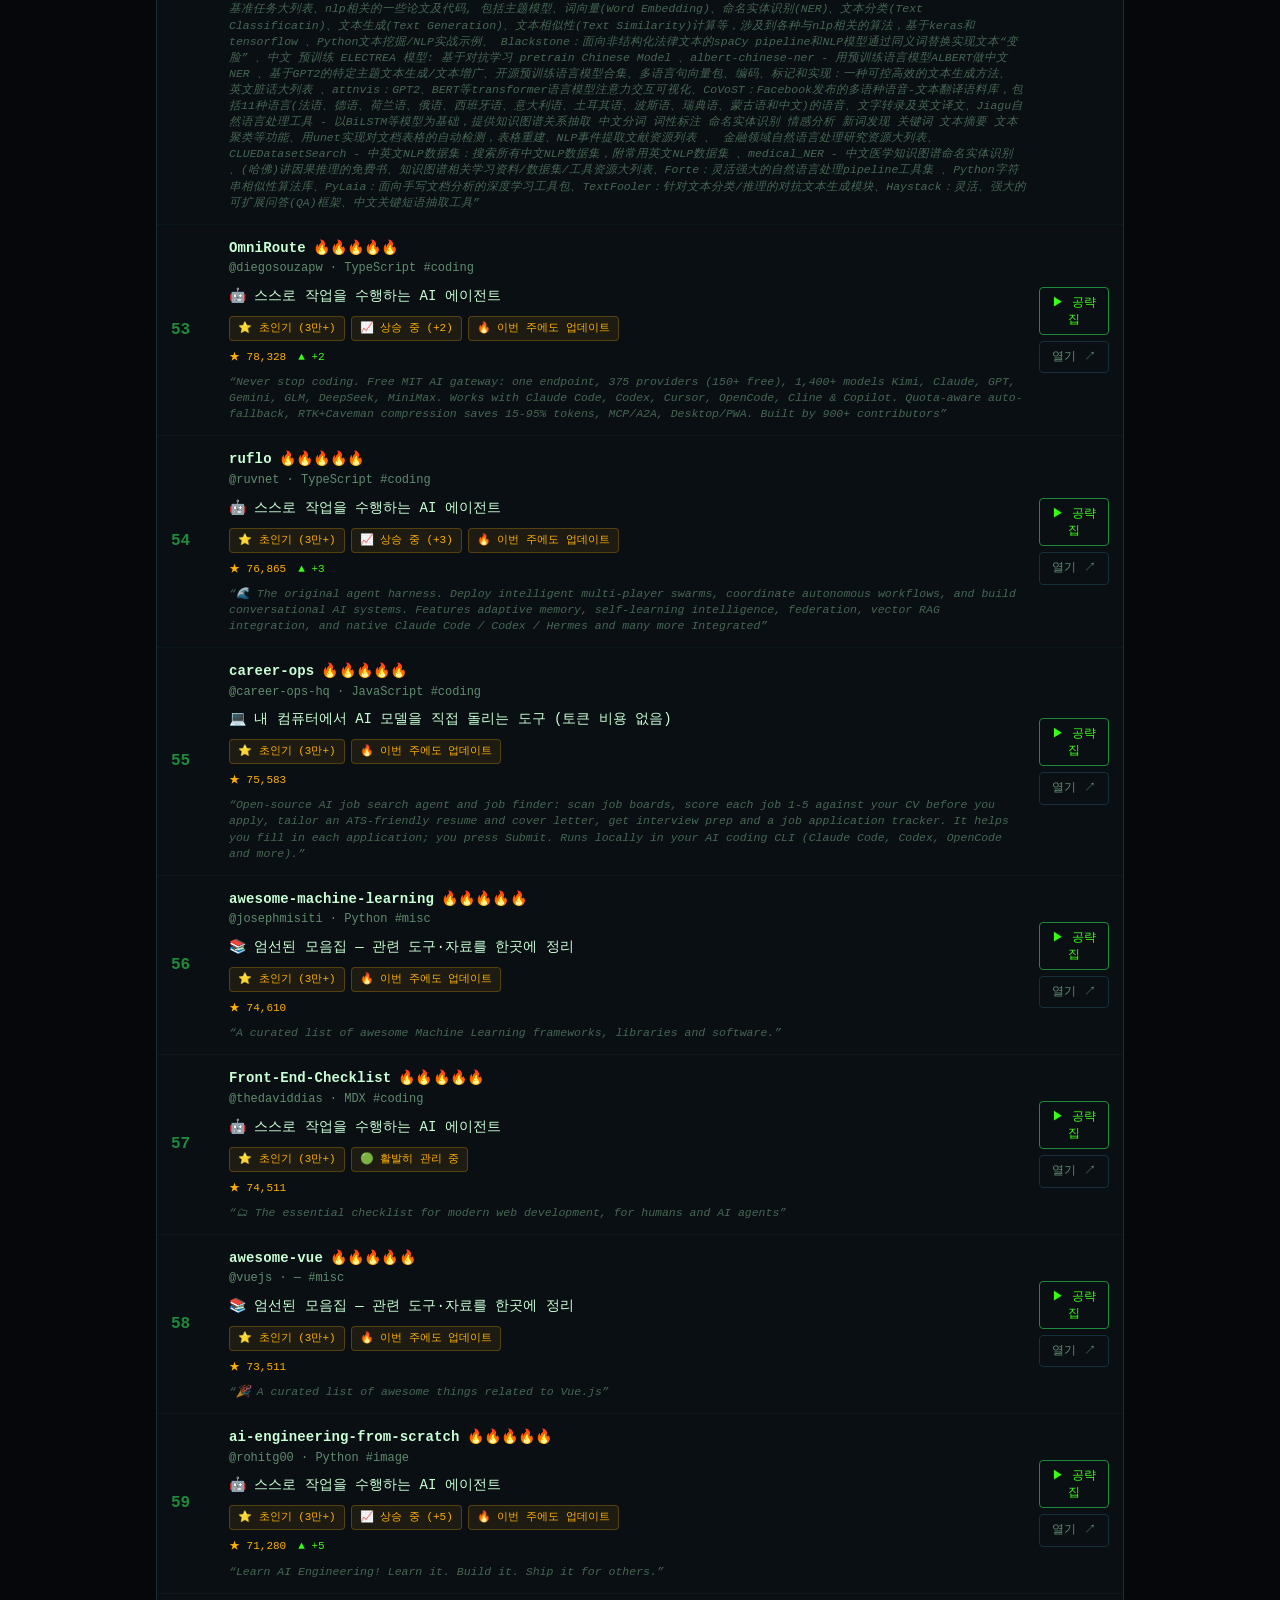
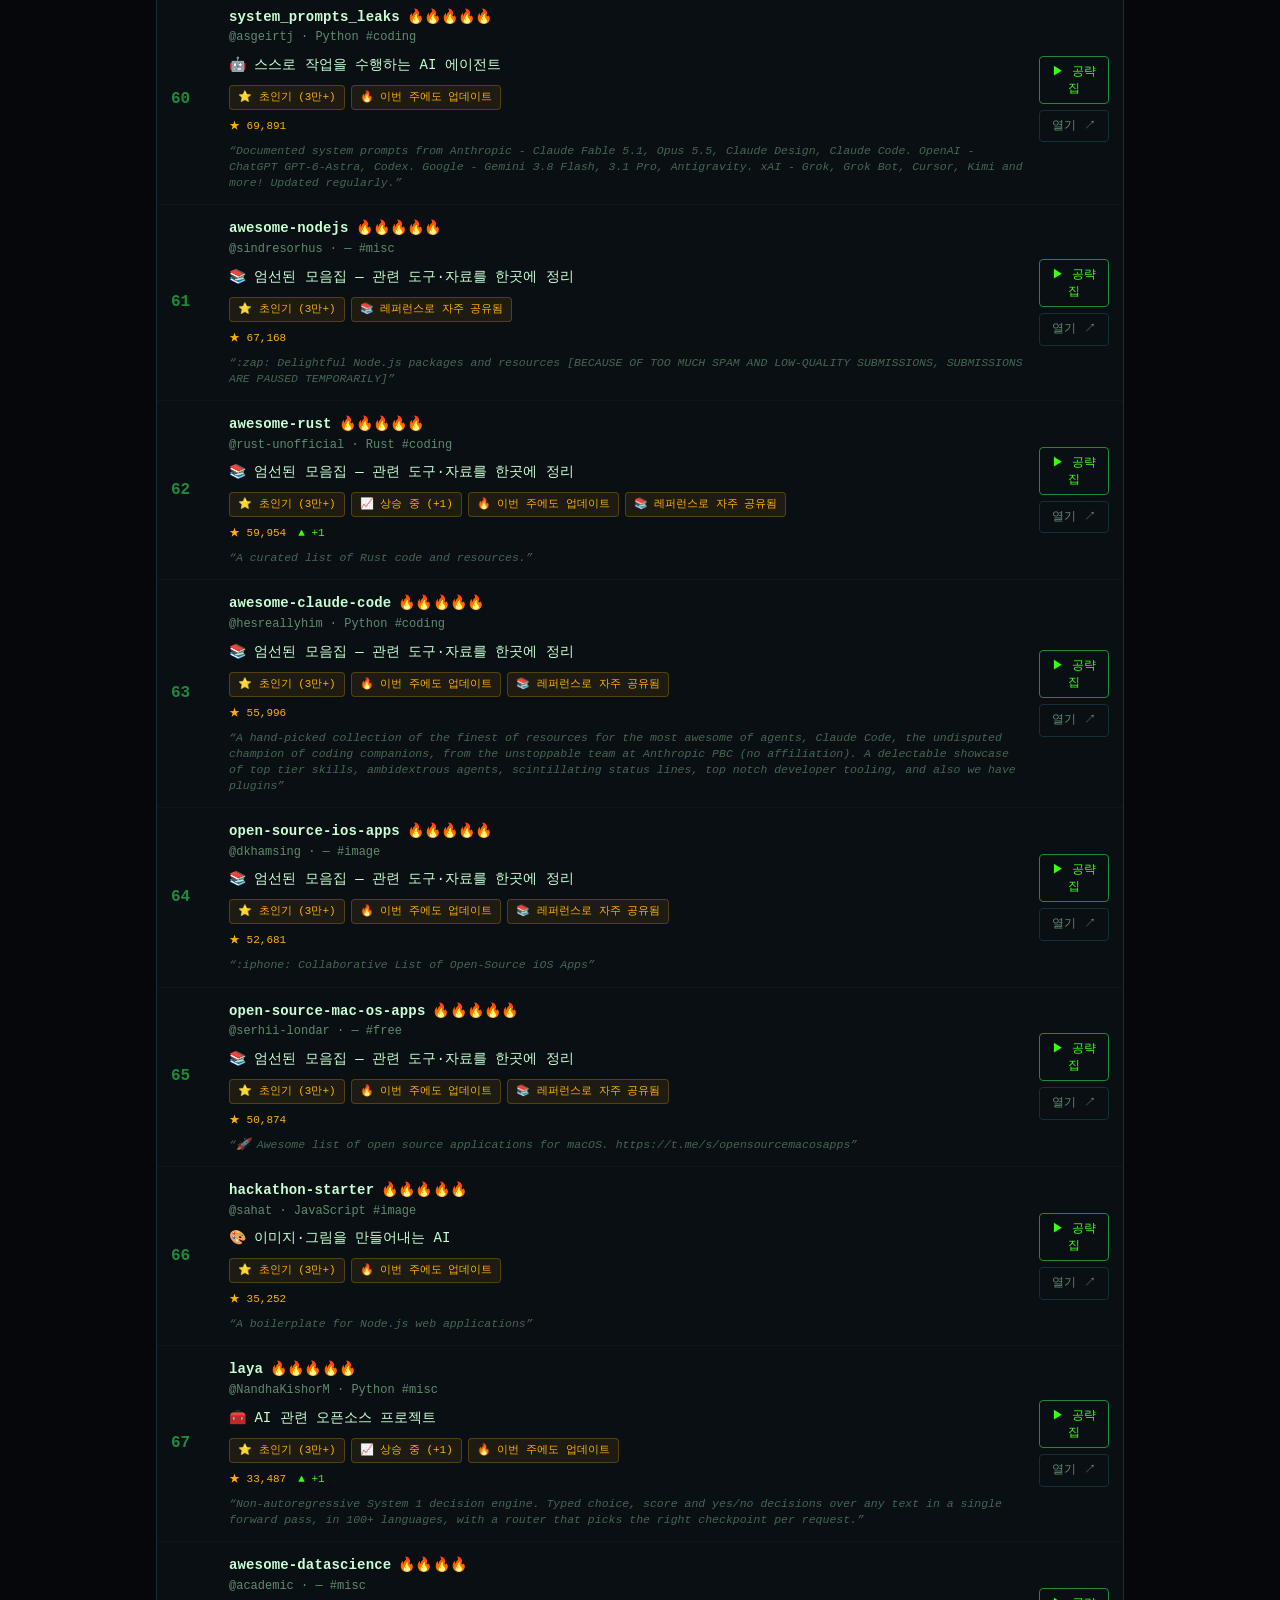
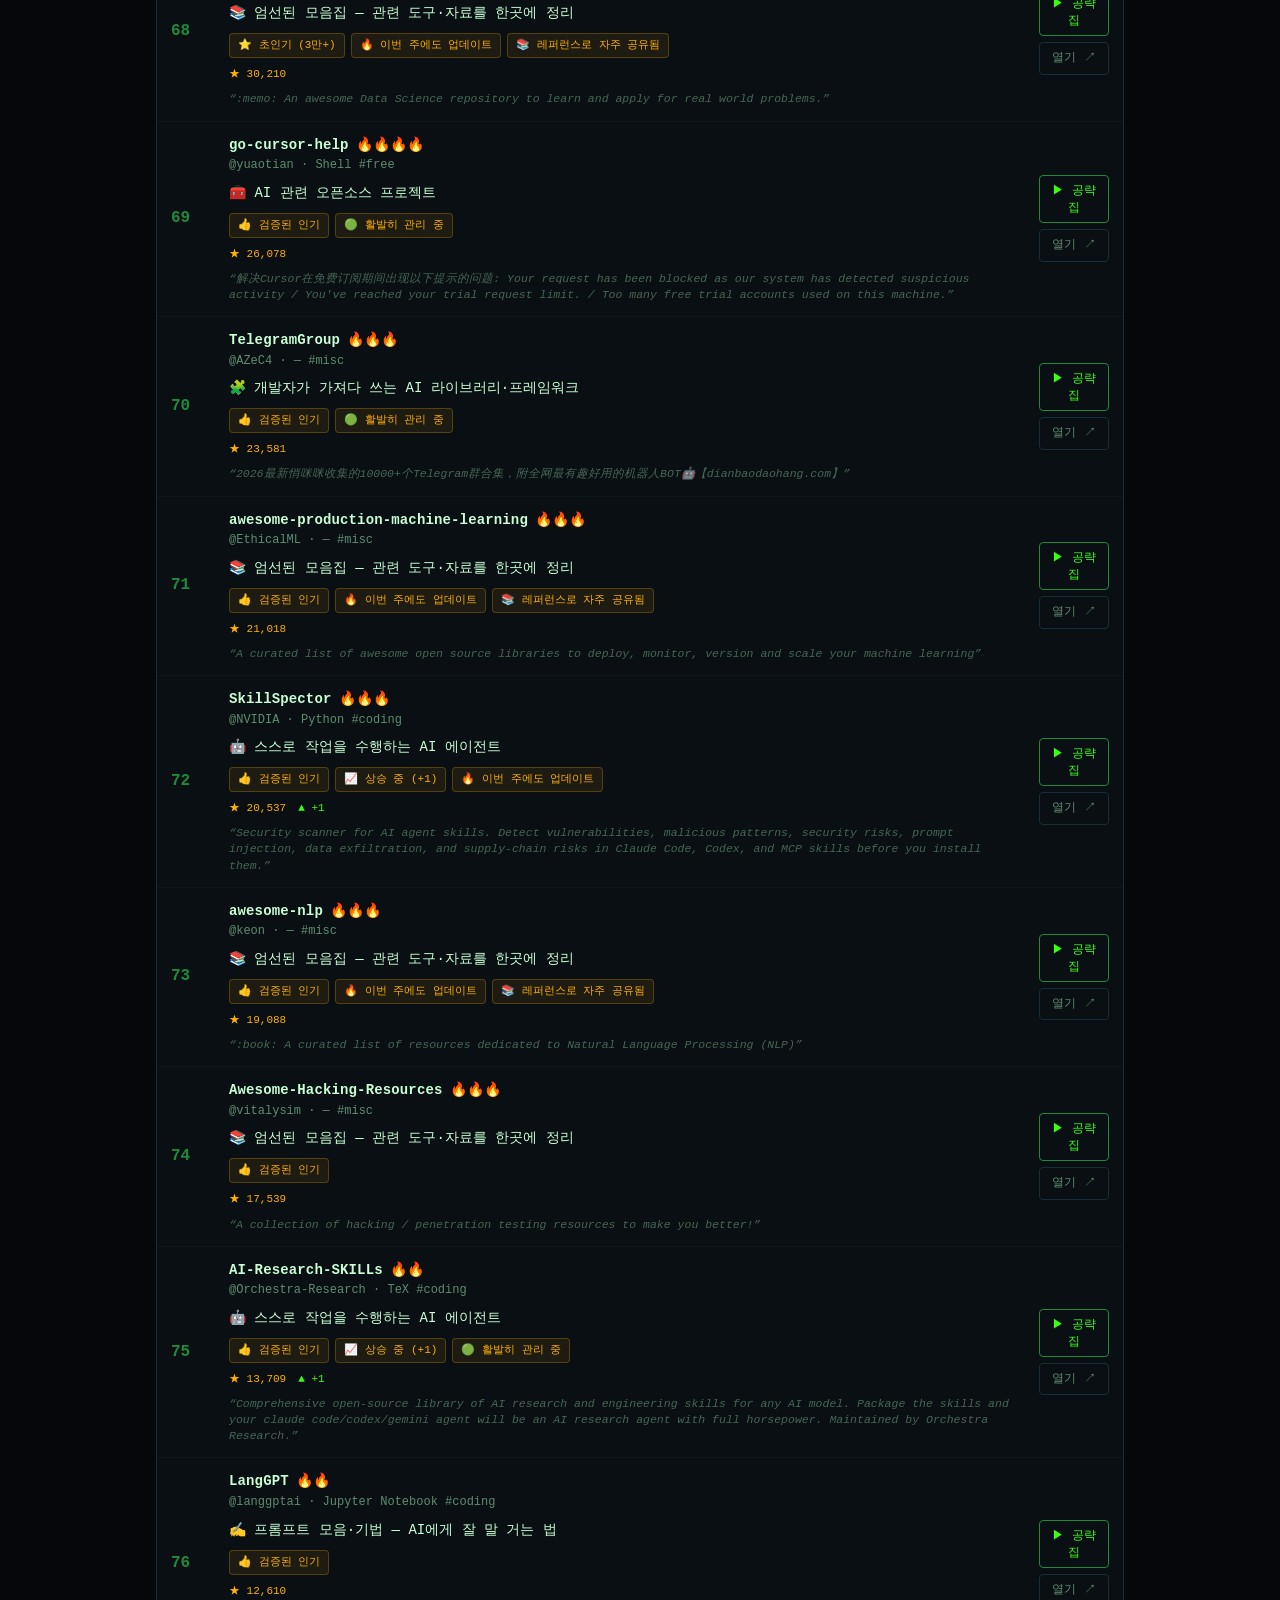
==== commit 01a1012f: "지하실: 게임식 공략집 모달 추가 (설치 가이드+명령어 복사+ZIP 다운로드)" ====
--- a/underground/index.html
+++ b/underground/index.html
@@ -66,6 +66,34 @@
   <span class="disc">합법 라인 전용 · 크랙/우회성 레포는 자동 차단됨</span>
 </footer>
 
+<!-- 공략집(WALKTHROUGH) 모달 -->
+<div class="quest" id="quest" hidden>
+  <div class="quest-box" role="dialog" aria-modal="true" aria-labelledby="qTitle">
+    <button class="quest-x" id="questX" aria-label="닫기">×</button>
+    <div class="quest-head">
+      <span class="quest-badge">▶ 공략집 // WALKTHROUGH</span>
+      <h2 id="qTitle"></h2>
+      <p class="quest-sum" id="qSum"></p>
+    </div>
+
+    <div class="quest-steps" id="qSteps"></div>
+
+    <div class="quest-cmd" id="qCmdWrap" hidden>
+      <span class="quest-cmd-label">// 이거 복사해서 터미널에 붙여넣어</span>
+      <div class="quest-cmd-row">
+        <code id="qCmd"></code>
+        <button id="qCopy" class="quest-copy">복사</button>
+      </div>
+    </div>
+
+    <div class="quest-actions">
+      <a id="qZip" class="quest-dl" href="#" target="_blank" rel="noopener" hidden>⬇ ZIP 다운로드</a>
+      <a id="qOpen" class="quest-open" href="#" target="_blank" rel="noopener">GitHub에서 열기 ↗</a>
+    </div>
+    <p class="quest-foot">정확한 설치법은 레포마다 달라요. 막히면 GitHub의 README를 먼저 보세요.</p>
+  </div>
+</div>
+
 <script src="app.js"></script>
 </body>
 </html>
--- a/underground/styles.css
+++ b/underground/styles.css
@@ -78,6 +78,7 @@
 .oracle-out .verdict{color:var(--cyan);margin-bottom:10px}
 .oracle-out .pick{display:block;border-left:2px solid var(--green);padding:7px 0 7px 12px;margin:8px 0}
 .oracle-out .pick b{color:var(--green)}
+.oracle-out .pick .pick-sum{color:var(--ink);font-size:13px}
 .oracle-out .pick .why{color:var(--sub);font-size:12px}
 
 /* 떡상 티커 */
@@ -112,14 +113,65 @@
 .rname{color:var(--ink);font-weight:700;letter-spacing:.01em}
 .rname .fire{margin-left:7px;filter:saturate(1.3)}
 .rowner{color:var(--sub);font-size:12px}
-.rdesc{color:#7fb894;font-size:12.5px;margin-top:3px;overflow:hidden;text-overflow:ellipsis;white-space:nowrap;opacity:.85}
-.rmeta{display:flex;gap:12px;margin-top:6px;font-size:11px;color:var(--sub);flex-wrap:wrap}
+/* 한국어 요약 — 가장 눈에 띄게 */
+.rsummary{color:var(--ink);font-size:14px;margin-top:8px;line-height:1.5}
+/* 왜 떴나 배지 */
+.rwhy{display:flex;gap:6px;flex-wrap:wrap;margin-top:9px}
+.whytag{font-size:11px;color:var(--amber);background:rgba(255,176,0,.08);
+  border:1px solid rgba(255,176,0,.25);padding:3px 8px;border-radius:4px;white-space:nowrap}
+/* 영어 원문 — 보조로 흐리게 */
+.rdesc{color:#5f8c6e;font-size:11.5px;margin-top:8px;line-height:1.4;font-style:italic;opacity:.7}
+.rmeta{display:flex;gap:12px;margin-top:8px;font-size:11px;color:var(--sub);flex-wrap:wrap}
 .rmeta .star{color:var(--amber)}
 .rmeta .d-up{color:var(--green)}
 .rmeta .tag{color:var(--cyan);opacity:.8}
-.ropen{text-align:right}
-.ropen a{display:inline-block;border:1px solid var(--line);color:var(--sub);padding:6px 10px;border-radius:4px;font-size:12px;transition:.2s}
+.ropen{text-align:right;display:flex;flex-direction:column;gap:6px;align-items:stretch}
+.ropen a,.rguide{display:inline-block;border:1px solid var(--line);color:var(--sub);padding:6px 10px;border-radius:4px;font-size:12px;transition:.2s;text-align:center;font-family:var(--mono);background:transparent;cursor:pointer}
 .ropen a:hover{color:var(--green);border-color:var(--green);box-shadow:0 0 10px rgba(57,255,20,.2)}
+.rguide{color:var(--green);border-color:var(--green-dim)}
+.rguide:hover{background:var(--green);color:#021;font-weight:700;box-shadow:0 0 14px rgba(57,255,20,.4)}
+
+/* ---------- 공략집 모달 ---------- */
+.quest{position:fixed;inset:0;z-index:120;background:rgba(3,5,8,.9);backdrop-filter:blur(6px);
+  display:flex;align-items:center;justify-content:center;padding:clamp(14px,4vw,40px);animation:fade .25s}
+.quest[hidden]{display:none}
+@keyframes fade{from{opacity:0}to{opacity:1}}
+.quest-box{position:relative;width:100%;max-width:560px;max-height:88vh;overflow:auto;
+  background:var(--panel);border:1px solid var(--green);border-radius:8px;padding:26px 24px;
+  box-shadow:0 0 0 1px rgba(57,255,20,.2),0 0 60px rgba(57,255,20,.12),0 30px 80px rgba(0,0,0,.6);
+  animation:questpop .3s cubic-bezier(.22,.61,.36,1)}
+@keyframes questpop{from{opacity:0;transform:translateY(16px) scale(.98)}to{opacity:1;transform:none}}
+.quest-x{position:absolute;top:12px;right:12px;width:38px;height:38px;border-radius:6px;border:1px solid var(--line);
+  background:transparent;color:var(--ink);font-size:22px;cursor:pointer;transition:.2s}
+.quest-x:hover{border-color:var(--green);color:var(--green)}
+.quest-badge{font-size:11px;letter-spacing:.14em;color:var(--green);text-shadow:0 0 8px rgba(57,255,20,.5)}
+.quest-head h2{font-size:20px;margin:10px 0 6px;color:var(--ink);letter-spacing:-.01em}
+.quest-sum{color:var(--cyan);font-size:13.5px;margin:0 0 18px;line-height:1.5}
+
+.quest-steps{display:flex;flex-direction:column;gap:12px;margin-bottom:18px}
+.qstep{display:grid;grid-template-columns:34px 1fr;gap:12px;align-items:start;animation:questpop .4s both}
+.qstep-n{width:34px;height:34px;border-radius:50%;border:1px solid var(--green);color:var(--green);
+  display:flex;align-items:center;justify-content:center;font-weight:700;font-size:15px;
+  box-shadow:0 0 12px rgba(57,255,20,.25)}
+.qstep-t{color:var(--ink);font-weight:700;font-size:14px}
+.qstep-d{color:var(--sub);font-size:13px;margin-top:3px;line-height:1.55}
+
+.quest-cmd{background:#010304;border:1px solid var(--line);border-radius:6px;padding:11px 12px;margin-bottom:16px}
+.quest-cmd-label{font-size:11px;color:var(--green-dim);display:block;margin-bottom:7px}
+.quest-cmd-row{display:flex;gap:8px;align-items:center}
+.quest-cmd-row code{flex:1;color:var(--green);font-size:13px;word-break:break-all;text-shadow:0 0 6px rgba(57,255,20,.3)}
+.quest-copy{border:1px solid var(--green);background:transparent;color:var(--green);font-family:var(--mono);
+  font-size:12px;font-weight:700;padding:7px 14px;border-radius:4px;cursor:pointer;white-space:nowrap;transition:.2s}
+.quest-copy:hover{background:var(--green);color:#021}
+.quest-copy.done{background:var(--green);color:#021}
+
+.quest-actions{display:flex;gap:10px;flex-wrap:wrap}
+.quest-dl,.quest-open{flex:1;min-width:140px;text-align:center;padding:12px;border-radius:5px;font-size:13px;font-weight:700;transition:.2s}
+.quest-dl{border:1px solid var(--cyan);color:var(--cyan)}
+.quest-dl:hover{background:var(--cyan);color:#012}
+.quest-open{border:1px solid var(--line);color:var(--sub)}
+.quest-open:hover{border-color:var(--green);color:var(--green)}
+.quest-foot{color:#3a5c48;font-size:11px;margin:16px 0 0;line-height:1.5}
 
 .loading{padding:40px;text-align:center;color:var(--green-dim)}
 .err{padding:40px;text-align:center;color:var(--red)}
